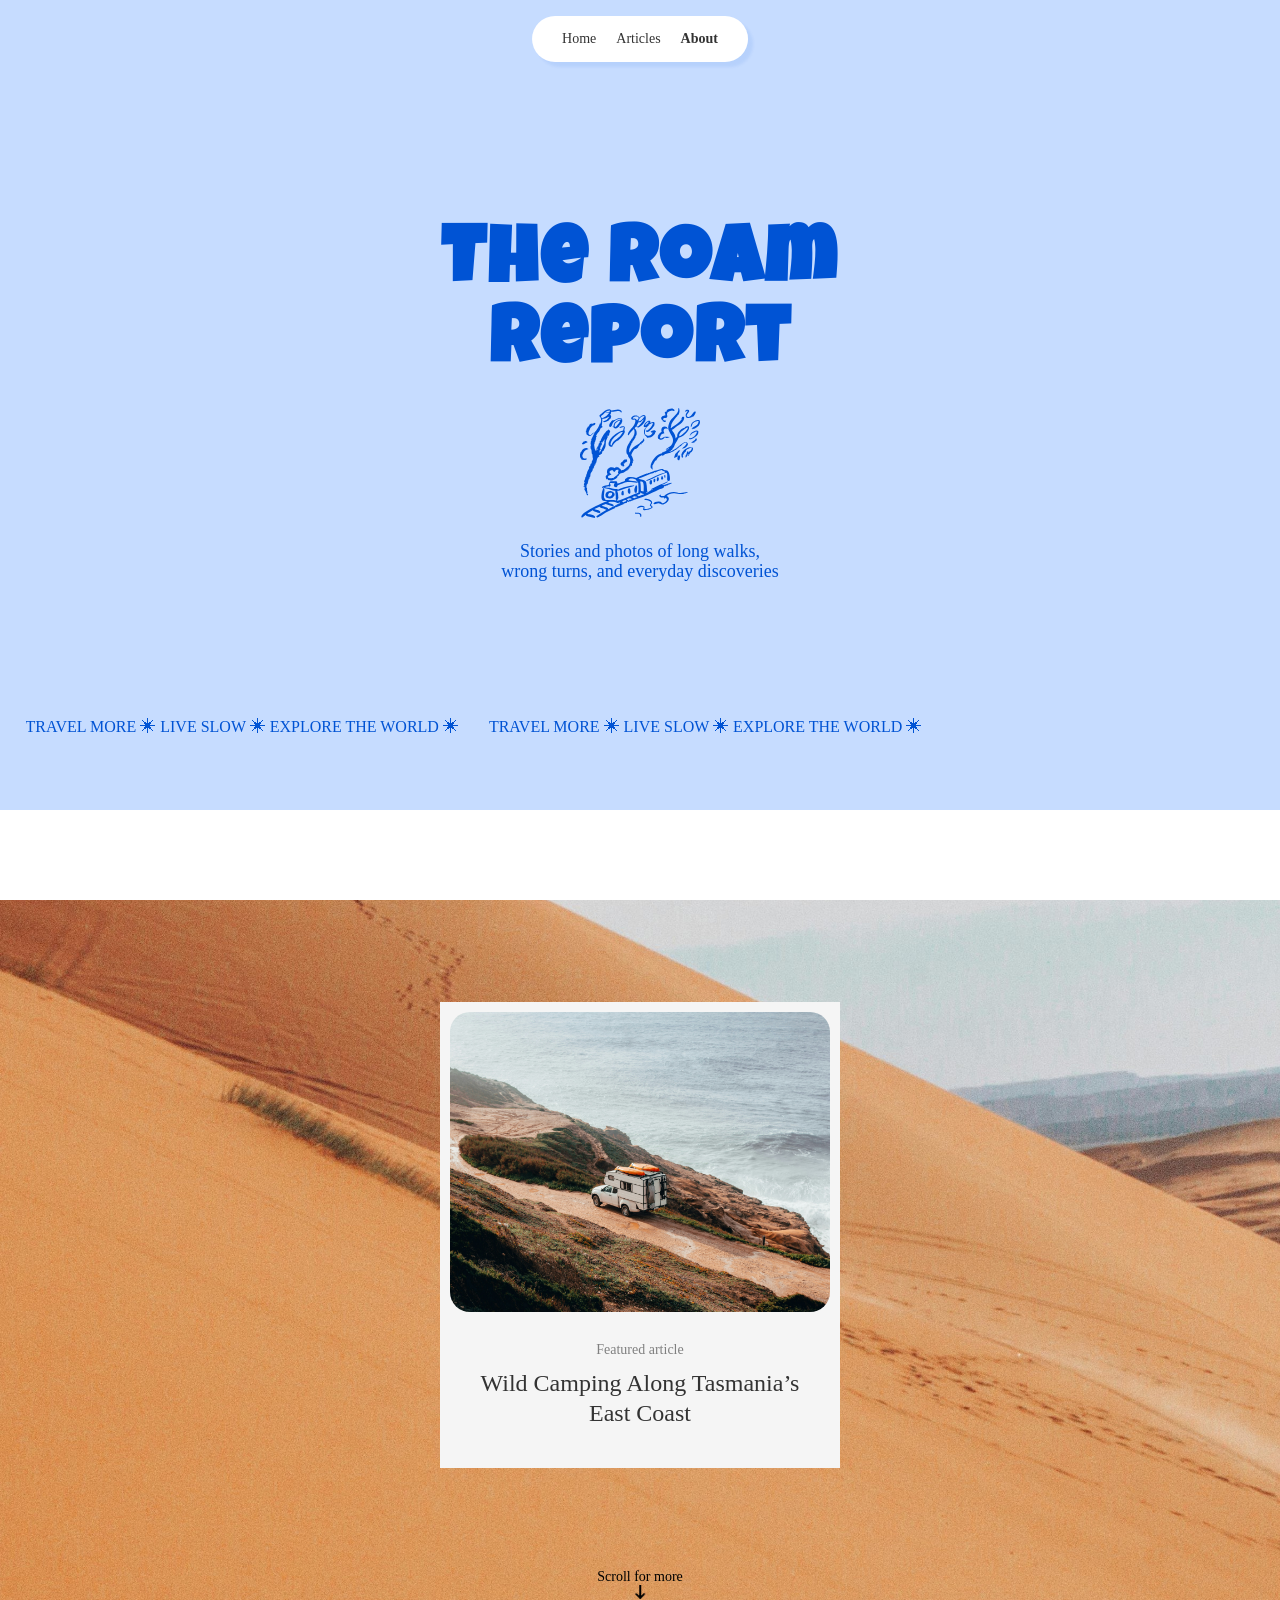
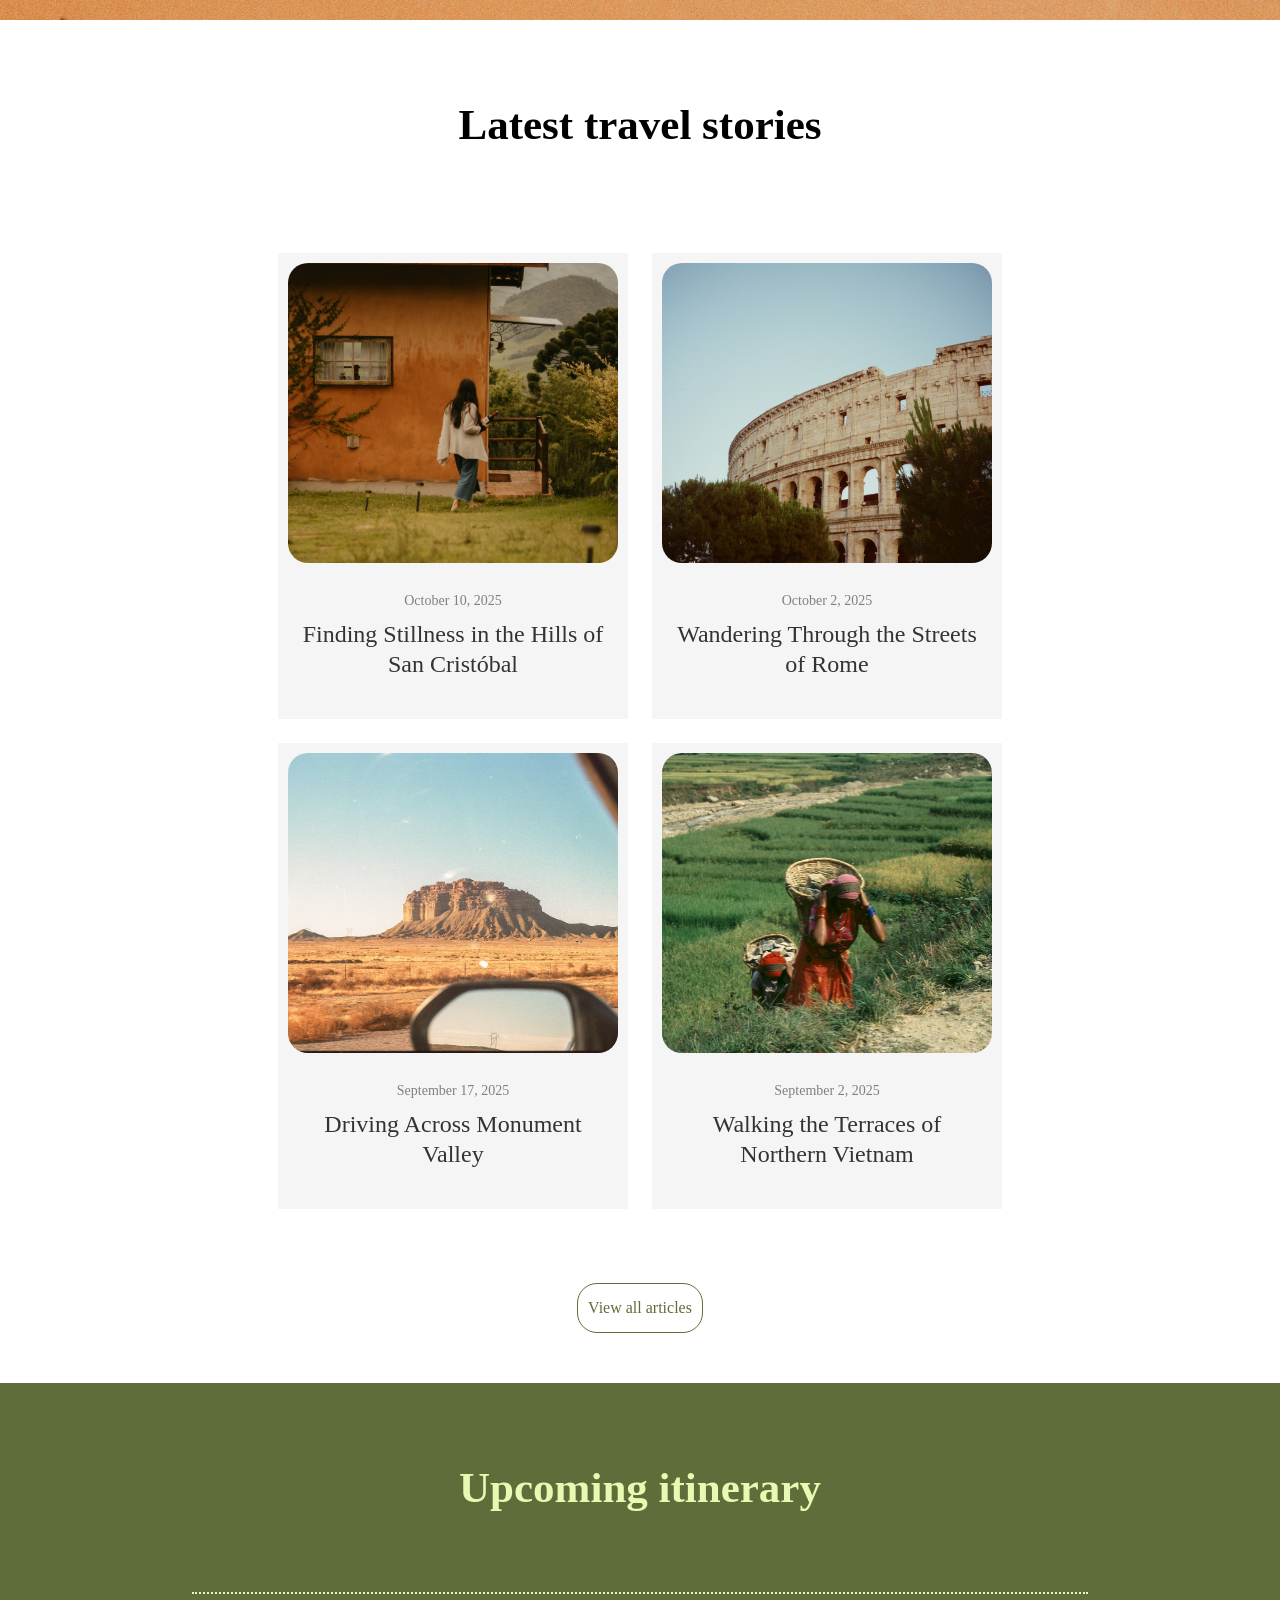
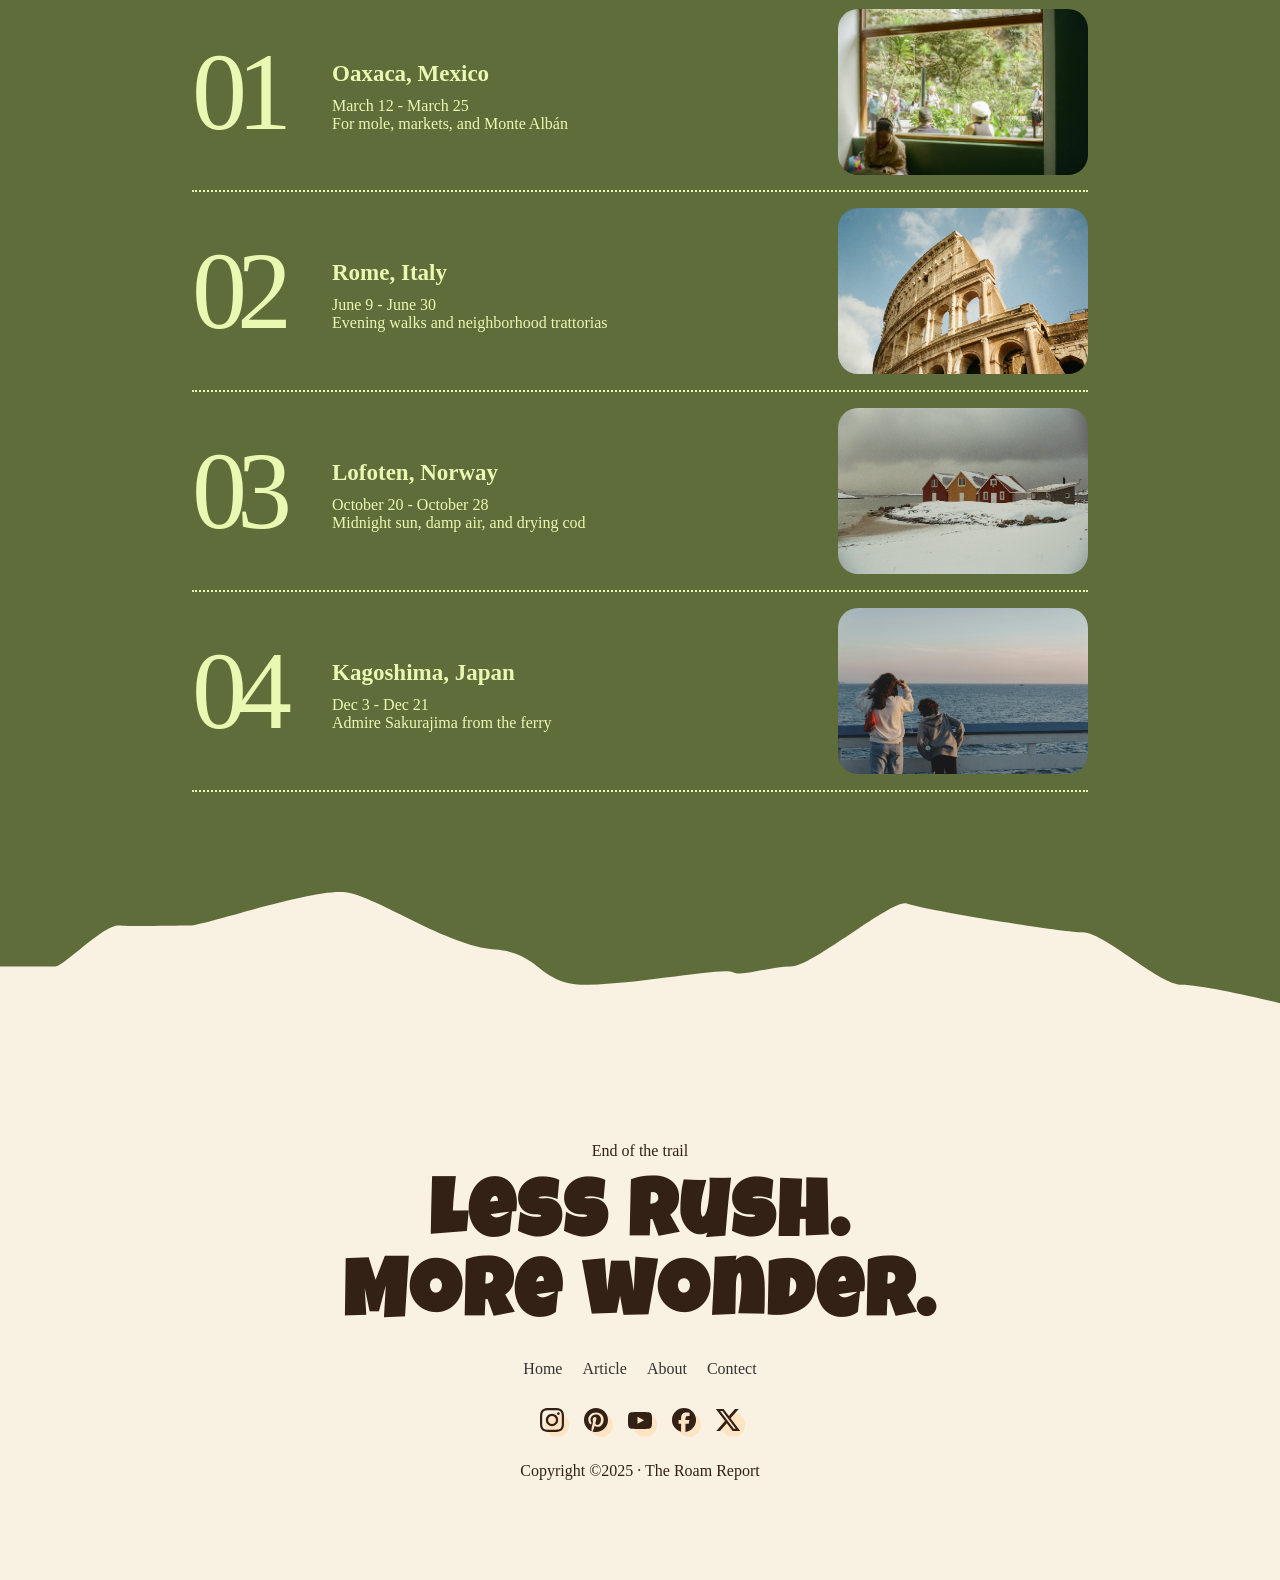
==== index.html @ 74903dcd "add" ====
<!doctype html>
<html lang="ko">
  <head>
    <meta charset="UTF-8" />
    <meta name="viewport" content="width=device-width, initial-scale=1.0" />
    <title>Document</title>
    <link rel="stylesheet" href="css/main.css" />
    <link rel="stylesheet" href="css/responsive.css" />
    <link rel="icon" href="img/Frame 1.png" />
    <script src="js/main.js" defer></script>
  </head>

  <body>
    <div class="wrap">
        <nav class="header_nav">
          <a href="#home" class="hNav">Home</a>
          <a href="#articles" class="hNav">Articles</a>
          <a href="#about" class="hNav">About</a>
        </nav>
      <header>
        
        <div class="header_info">
          <h1>The Roam <br> Report</h1>
          <div class="logo">
            <img
              src="img/BG/4cbba677dc56b5c2dd2c0b78fc1e55bbb1b9941a.svg"
              alt="logo"
            />
          </div>
          <p>
            Stories and photos of long walks,<br />
            wrong turns, and everyday discoveries
          </p>

          <div class="marquee">
            <div class="marquee-track">
              <span>TRAVEL MORE ✳ LIVE SLOW ✳ EXPLORE THE WORLD ✳</span>
              <span aria-hidden="true"
                >TRAVEL MORE ✳ LIVE SLOW ✳ EXPLORE THE WORLD ✳</span
              >
            </div>
          </div>
          <!-- marquee -->
        </div>
        <!-- header_info -->
      </header>

      <main>
        <section class="s1">
          <div class="s_con">
            <a href="#Articles">
              <div class="s_img">
                <img
                  src="img/BG/02296b5b8a49a0b0cd76e320f03ed2e486874615.jfif"
                  alt=""
                />
              </div>
              <div class="s_info">
                <p>Featured article</p>
                <p>Wild Camping Along Tasmania’s East Coast</p>
              </div>
            </a>
          </div>
          <!-- s1_con -->
          <div class="s_down">
            <p>Scroll for more</p>
            <div class="s_point">
              <img src="img/icon/move-down.png" alt="" />
            </div>
          </div>
        </section>
        <section class="s2" id="home">
          <h2>Latest travel stories</h2>

          <div class="story-list" id="story-list"></div>

          <template id="story-template">
            <div class="s_con">
              <a href="#Articles">
                <div class="s_img">
                  <img src="" alt="" />
                </div>
                <div class="s_info">
                  <p class="story-date"></p>
                  <p class="story-title"></p>
                </div>
              </a>
            </div>
          </template>
          <p><a href="#Articles">View all articles</a></p>
        </section>

        <section class="s3">
            <h2>Upcoming itinerary</h2>
            <ul>
                <li>
                    <div class="sp">
                      <h3>01</h3>
                      <dl>
                          <dt>Oaxaca, Mexico</dt>
                          <dd>March 12 - March 25 <br>
                              For mole, markets, and Monte Albán</dd>
                      </dl>
                    </div>
                    <div class="s3_img">
                        <img src="img/BG/f669452d8f3eab822162e91fd5ba08c463d1576e.png" alt="">
                    </div>
                </li>
                <li>
                    <div class="sp">
                      <h3>02</h3>
                      <dl>
                          <dt>Rome, Italy</dt>
                          <dd>June 9 - June 30 <br>
                              Evening walks and neighborhood trattorias</dd>
                      </dl>
                    </div>
                    <div class="s3_img">
                        <img src="img/BG/0e0ef136b56b9acc9ccc970f1b9f5ff9c3333e88.jfif" alt="">
                    </div>
                </li>
                <li>
                    <div class="sp">
                      <h3>03</h3>
                      <dl>
                          <dt>Lofoten, Norway</dt>
                          <dd>October 20 - October 28 <br>
                              Midnight sun, damp air, and drying cod</dd>
                      </dl>
                    </div>
                    <div class="s3_img">
                        <img src="img/BG/036634123c22007b1ebe20439c7620115ce0efea.jfif" alt="">
                    </div>
                </li>
                <li>
                    <div class="sp">
                      <h3>04</h3>
                      <dl>
                          <dt>Kagoshima, Japan</dt>
                          <dd>Dec 3 - Dec 21 <br>
                              Admire Sakurajima from the ferry</dd>
                      </dl>
                    </div>
                    <div class="s3_img">
                        <img src="img/BG/8dbc390779d2ec971f615198172a488a07464c10.jfif" alt="">
                    </div>
                </li>
            </ul>
            <div class="s3_bg">
                <img src="img/BG/2fb2c63e238b649365ad7b5dbdac474f2efbe91c.svg" alt="">
            </div>
        </section>

      </main>

      <footer id="about">
        <p>End of the trail</p>
        <h1>Less rush. <br> More wonder.</h1>
        <div class="footer_info">
            <a href="#home">Home</a>
            <a href="#article">Article</Article></a>
            <a href="#about">About</a>
            <a href="#contect">Contect</a>
        </div>
        <div class="footer_sns">
            <a href="https://www.instagram.com" target="_blank">
                <img src="img/icon/instagram.svg" alt="instagram">
            </a>
            <a href="https://kr.pinterest.com/" target="_blank">
                <img src="img/icon/pinterest.svg" alt="pinterest">
            </a>
            <a href="youtube.com" target="_blank">
                <img src="img/icon/youtube.svg" alt="youtube">
            </a>
            <a href="https://www.facebook.com" target="_blank">
                <img src="img/icon/facebook.svg" alt="facebook">
            </a>
            <a href="https://x.com" target="_blank">
                <img src="img/icon/x.svg" alt="x">
            </a>
        </div>
        <p>Copyright ©2025  ·  The Roam Report</p>
      </footer>
    </div>
    <!-- wrap -->
  </body>
</html>
---- css/main.css ----
@import url("reset.css");
@import url("responsive.css");

@import url("https://fonts.googleapis.com/css2?family=Edu+QLD+Hand:wght@400..700&family=Luckiest+Guy&display=swap");

.wrap {
  display: block;
  text-align: center;
}

.header_nav {
  width: fit-content;
  background-color: white;
  border-radius: 50px;
  display: flex;
  justify-content: center;
  gap: 20px;
  padding: 15px 30px;
  margin: 0 auto;
  margin-bottom: 140px;
  box-shadow: 5px 5px 3px rgba(0, 83, 212, 0.08);
  position: fixed;
  top: 16px;
  left: 240px; 
  transform: translateX(-50%);
  z-index: 20;
}
.header_nav a {
  font-size: 0.875rem;
  transition: all 0.2s;
}
.header_nav a.active{
  font-weight: bold;
  
}

header {
  width: 480px;
  height: 100vh;
  background-color: rgb(198, 220, 255);
  padding: 2%;
  position: fixed;
  top: 0;
  left: 0;
  z-index: 1;
}
.header_info {
  display: flex;
  flex-direction: column;

  align-items: center;
  gap: 2.5%;
  color: rgb(0, 83, 212);
  height: 100vh;
}
header h1{
    padding-top: 150px;
}
h1 {
  font-size: 5rem;
  font-family: "Luckiest Guy", cursive;
  line-height: 80px;
  letter-spacing: 3px;
}
.logo img {
  width: 120px;
  height: 110px;
}
.header_info p {
  font-weight: 500;
  font-size: 1.125rem;
  line-height: 20px;
  margin-bottom: 100px;
}

.marquee {
  width: 100%;
  overflow: hidden;
  white-space: nowrap;
  padding: 15px 0;
}
.marquee-track {
  display: flex;
  width: max-content;
  animation: scroll 13s linear infinite;
}
.marquee-track span {
  flex-shrink: 0;
  padding-right: 30px;
}

@keyframes scroll {
  from {
    transform: translateX(0);
  }
  to {
    transform: translateX(-50%);
  }
}

main {
  flex: 1;
  margin-left: 480px;
  width: calc(100% - 480px);
  min-height: 100vh;
}

.s1 {
  width: 100%;
  height: 80vh;
  margin: auto;
  display: flex;
  justify-content: center;
  align-items: center;
  position: relative;
  background: url(/img/BG/e287eb507ac75d413cc66b6fb40ab2026d637ffe.jfif)
    center / cover no-repeat;
  position: sticky;
  top: 0;
  z-index: 2;
  padding-bottom: 50px;
}
.s_con {
  width: 400px;
  background-color: whitesmoke;
  padding: 10px;
  margin: auto;
  transition:
    box-shadow 0.3s,
    transform 0.3s;
}
.s_con:hover {
  box-shadow: 10px 10px 3px rgba(0, 83, 212, 0.08);
  transform: scale(1.02);
  transition: all 0.3s;
}
.s_con .s_img {
  height: 300px;
  overflow: hidden;
  display: flex;
  justify-content: center;
  align-items: center;
  border-radius: 20px;
  margin-bottom: 30px;
}
.s_info {
  margin: 0 10px;
  margin-bottom: 30px;
}
.s_info * {
  margin: 10px 0;
}
.s_info :first-child {
  color: gray;
  font-size: 0.875rem;
}
.s_info :last-child {
  font-size: 1.5rem;
  font-weight: 500;
  line-height: 30px;
}
.s1 > .s_down {
  position: absolute;
  bottom: 20px;
  left: 50%;
  transform: translateX(-50%);
  display: flex;
  flex-direction: column;
  align-items: center;
}
.s_down p {
  font-size: 0.875rem;
  font-weight: 500;
}
.s_point {
  height: 15px;
  overflow: hidden;
  display: flex;
  align-items: flex-end;
}
.s_point img {
  width: 24px;
  height: 24px;
}

.s2 {
  position: relative;
  z-index: 3;
  background-color: white;
}
section h2 {
  font-size: 2.6875rem;
  padding: 80px 0;
}
.s2 > p > a {
  display: inline-block;
  margin: 50px 0;
  border: 1px solid rgb(95, 109, 59);
  border-radius: 20px;
  padding: 15px 10px;
  font-size: 1rem;
  font-weight: 500;
  transition: all 0.2s;
  color: rgb(95, 109, 59);
}
.s2 > p > a:hover {
  background-color: rgb(95, 109, 59);
  color: white;
}
.story-list {
  width: fit-content;
  display: grid;
  grid-template-columns: repeat(2, 350px);
  gap: 24px;
  padding: 24px;
  margin: auto;
}

.story-list .s_con {
  width: 350px;
  margin: 0;
  box-sizing: border-box;
}

.story-list .s_img img {
  width: 100%;
  height: 100%;
  object-fit: cover;
}

@media (max-width: 600px) {
  .story-list {
    grid-template-columns: 1fr;
  }
}

.s3 {
  position: relative;
  display: flow-root;
  background-color: rgb(95, 109, 59);
  color: rgb(233, 249, 178);
  z-index: 3;
  width: 100%;
  margin: auto;
}
.s3 > * {
  width: 70%;
  margin: auto;
}
.s3 ul {
  padding-bottom: 100px;
}
.s3 ul li {
  display: flex;
  align-items: center;
  border-bottom: 2px dotted rgb(233, 249, 178);
  height: 200px;
  padding: 10px 0;
}
.s3 ul li:first-child {
  border-top: 2px dotted rgb(233, 249, 178);
}
.s3 ul li .sp{
  display: flex;
  gap: 50px;
  align-items: center;
}
.s3 h3 {
  font-size: 6.875rem;
  letter-spacing: -10px;
  font-weight: 100;
}
.s3 dl {
  text-align: left;
}
.s3 dt {
  font-weight: bold;
  margin: 10px 0;
  font-size: 1.4375rem;
}
.s3_img {
  width: 250px;
  flex-shrink: 0;
  margin-left: auto;
  border-radius: 20px;
  overflow: hidden;
}
.s3_bg {
  width: 100%;
}
.s3_bg img {
  width: 100%;
}

footer {
  width: calc(100% - 480px);
  min-height: 100px;
  margin-left: 480px;
  padding: 100px 0;
  color: rgb(51, 33, 21);
  background-color: rgb(249, 241, 226);
  z-index: 3;
  position: relative;
  font-weight: 500;
}
footer h1{
padding: 20px 0;
}
.footer_info{
    display: flex;
    justify-content: center;
    gap: 20px;
}
.footer_info a{
      transition: transform 0.2s;

}
.footer_info a:hover{
  transform: scale(1.1);
  font-weight: bold;
}



.footer_sns{
  display: flex;
  gap: 20px;
  justify-content: center;
  margin: 30px 0;
}
.footer_sns a,
.footer_sns a img{
    display: block;
    width: 24px;
    height: 24px;
}
.footer_sns a img{
  transition: transform 0.3s;
}
.footer_sns a{
  position: relative;
  z-index: 1;
  transition: all 1s;
  
}
.footer_sns a img{
  transition: all 0.3s;
}
.footer_sns a img:hover{
  transform: translateY(-6px) rotate(8deg) scale(1.15);
}
.footer_sns a::before {
  content: "";
  position: absolute;
  inset: 0;
  border-radius: 50%;
  background-color: bisque;
  z-index: -1;
  transform: translate(5px, 5px);
}
---- css/responsive.css ----
@media (max-width: 1400px) {
  header {
    position: fixed;
    top: 0;
    left: 0;
    width: 100%;
    height: 90vh;
    z-index: 1;
  }
.header_nav {
  position: fixed;
  top: 16px;
  left: 50%;
  transform: translateX(-50%);
  z-index: 20;
}
  .header_info h1{
    margin: 0 50px;
    padding: 0;
    padding-top: 200px;
  }

  main {
    margin-left: 0;
    margin-top: 100vh;
    width: 100%;
  }

  footer {
    margin-left: 0;
    width: 100%;
  }
}
@media (max-width: 900px){
  html{
    font-size: 12px;
  }
  .header_nav a{
    font-size: 14px;

  }
  section{
    width: 100%;
  }
  .s3 h2{
    padding: 60px 0;
  }
  .s3 h3{
    font-size: 60px;
    letter-spacing: -5px;
  }
  .s3 ul li{
    height: auto;
    display: flex;
    flex-direction: column;
  }
  .s3 ul li .sp{
    width: 100%;
    margin-bottom: 10px;
  }
  .s3_img {
  width: 100%;
  height: 160px;
  margin-bottom: 30px;
}

.s3_img img {
  width: 100%;
  height: 100%;
  object-fit: cover;
}
h1 {
  line-height: 50px;
}





}
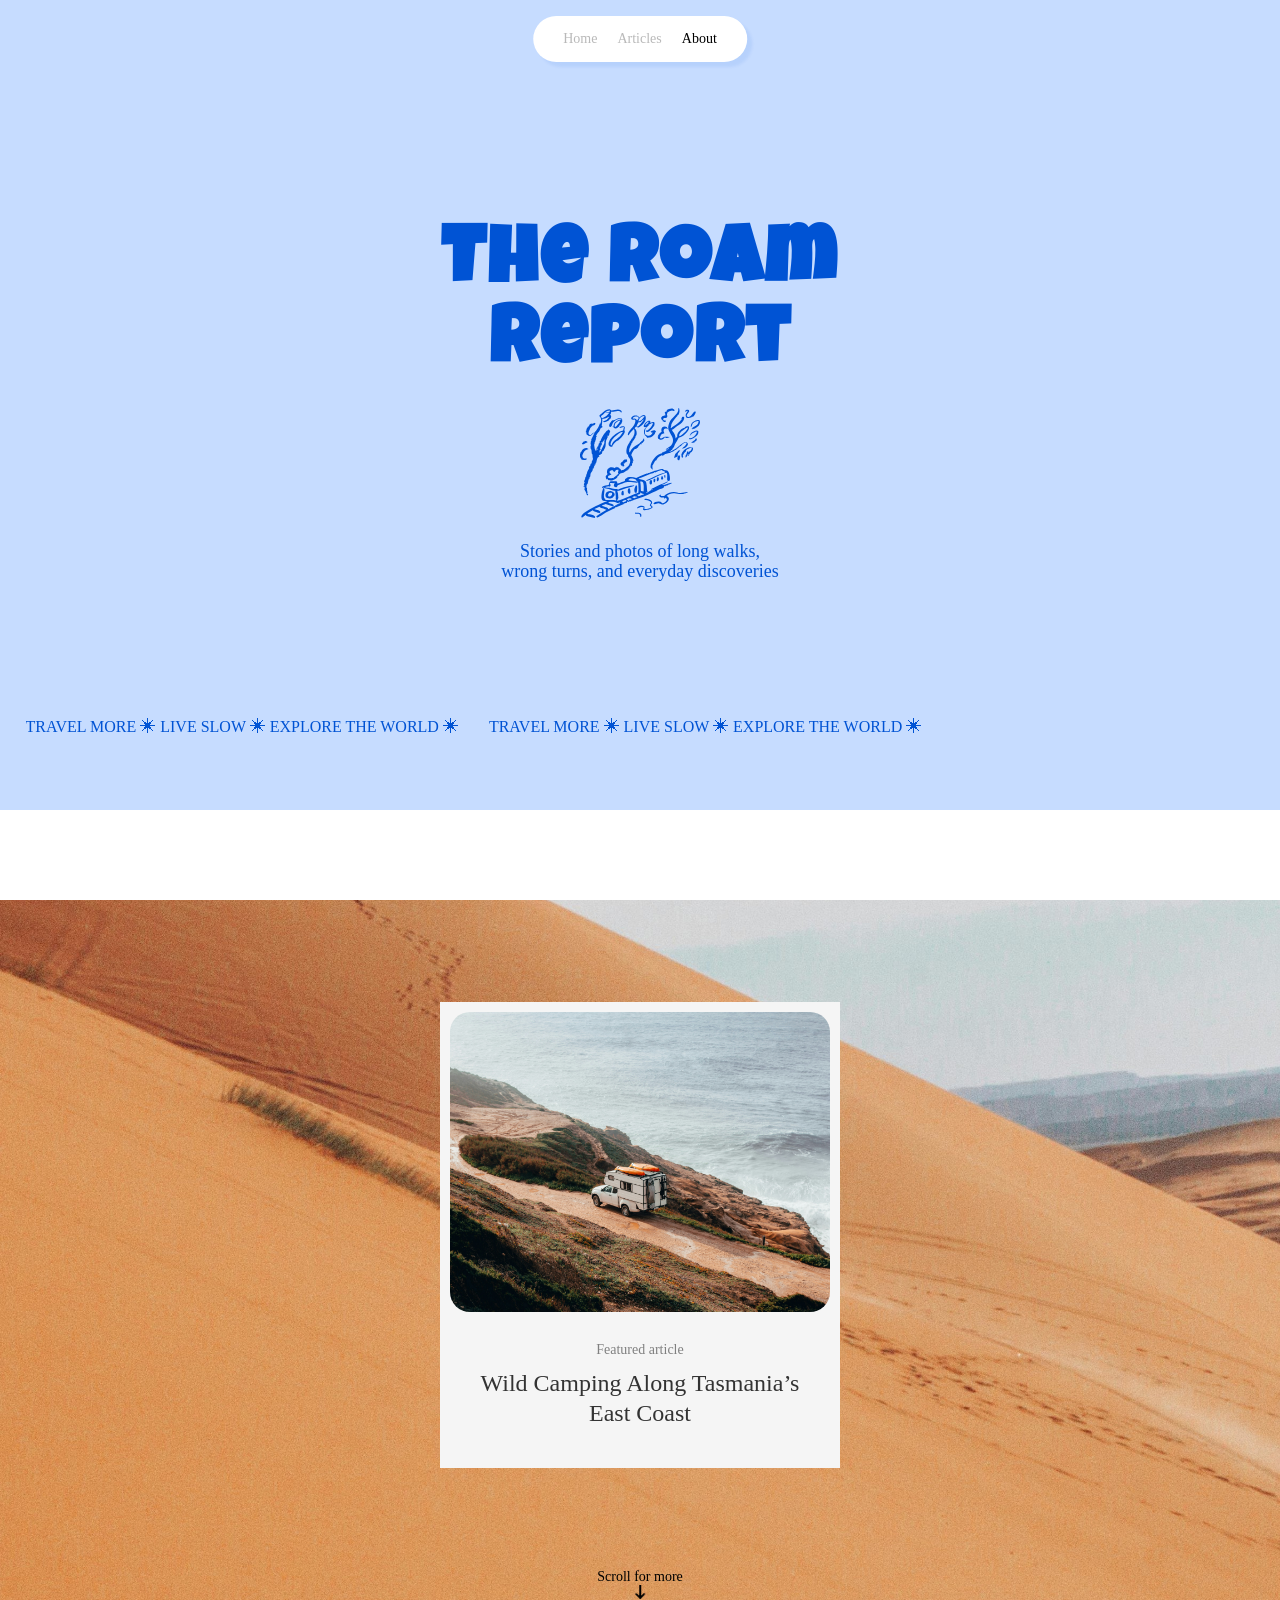
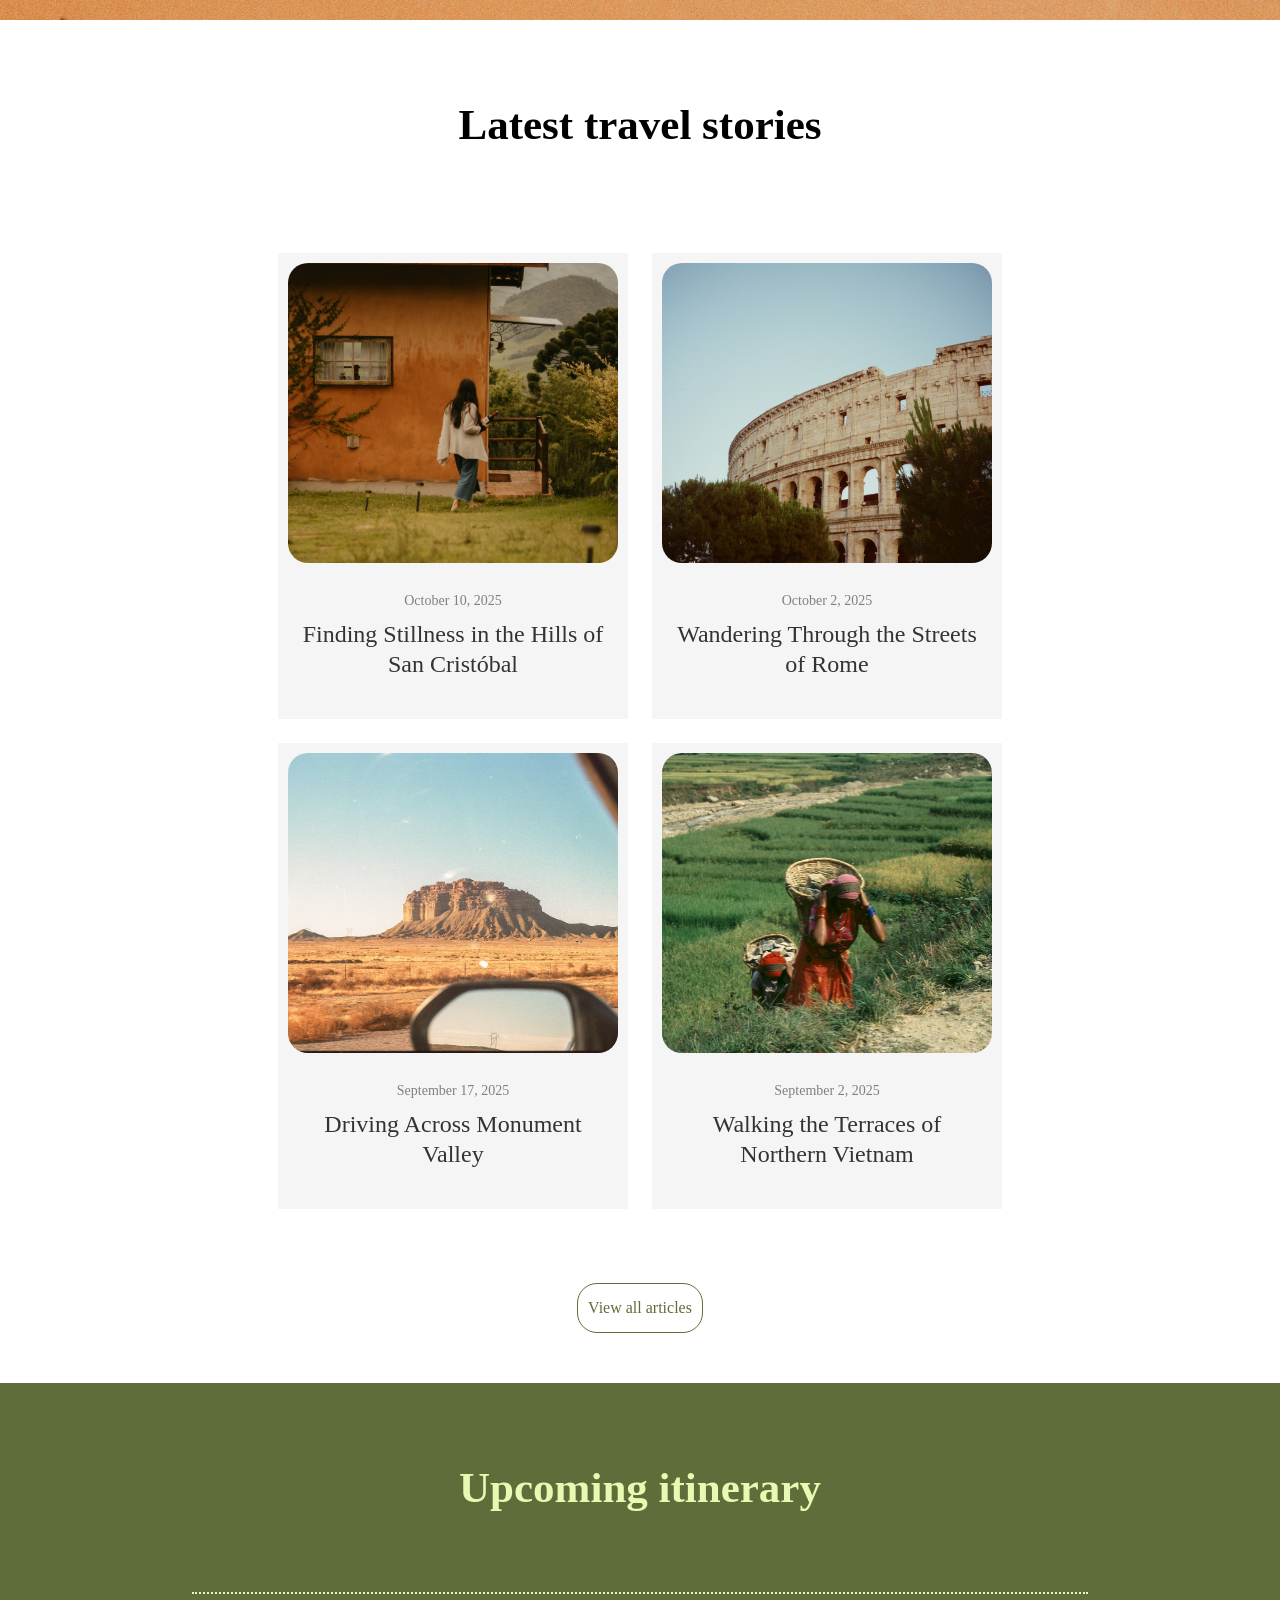
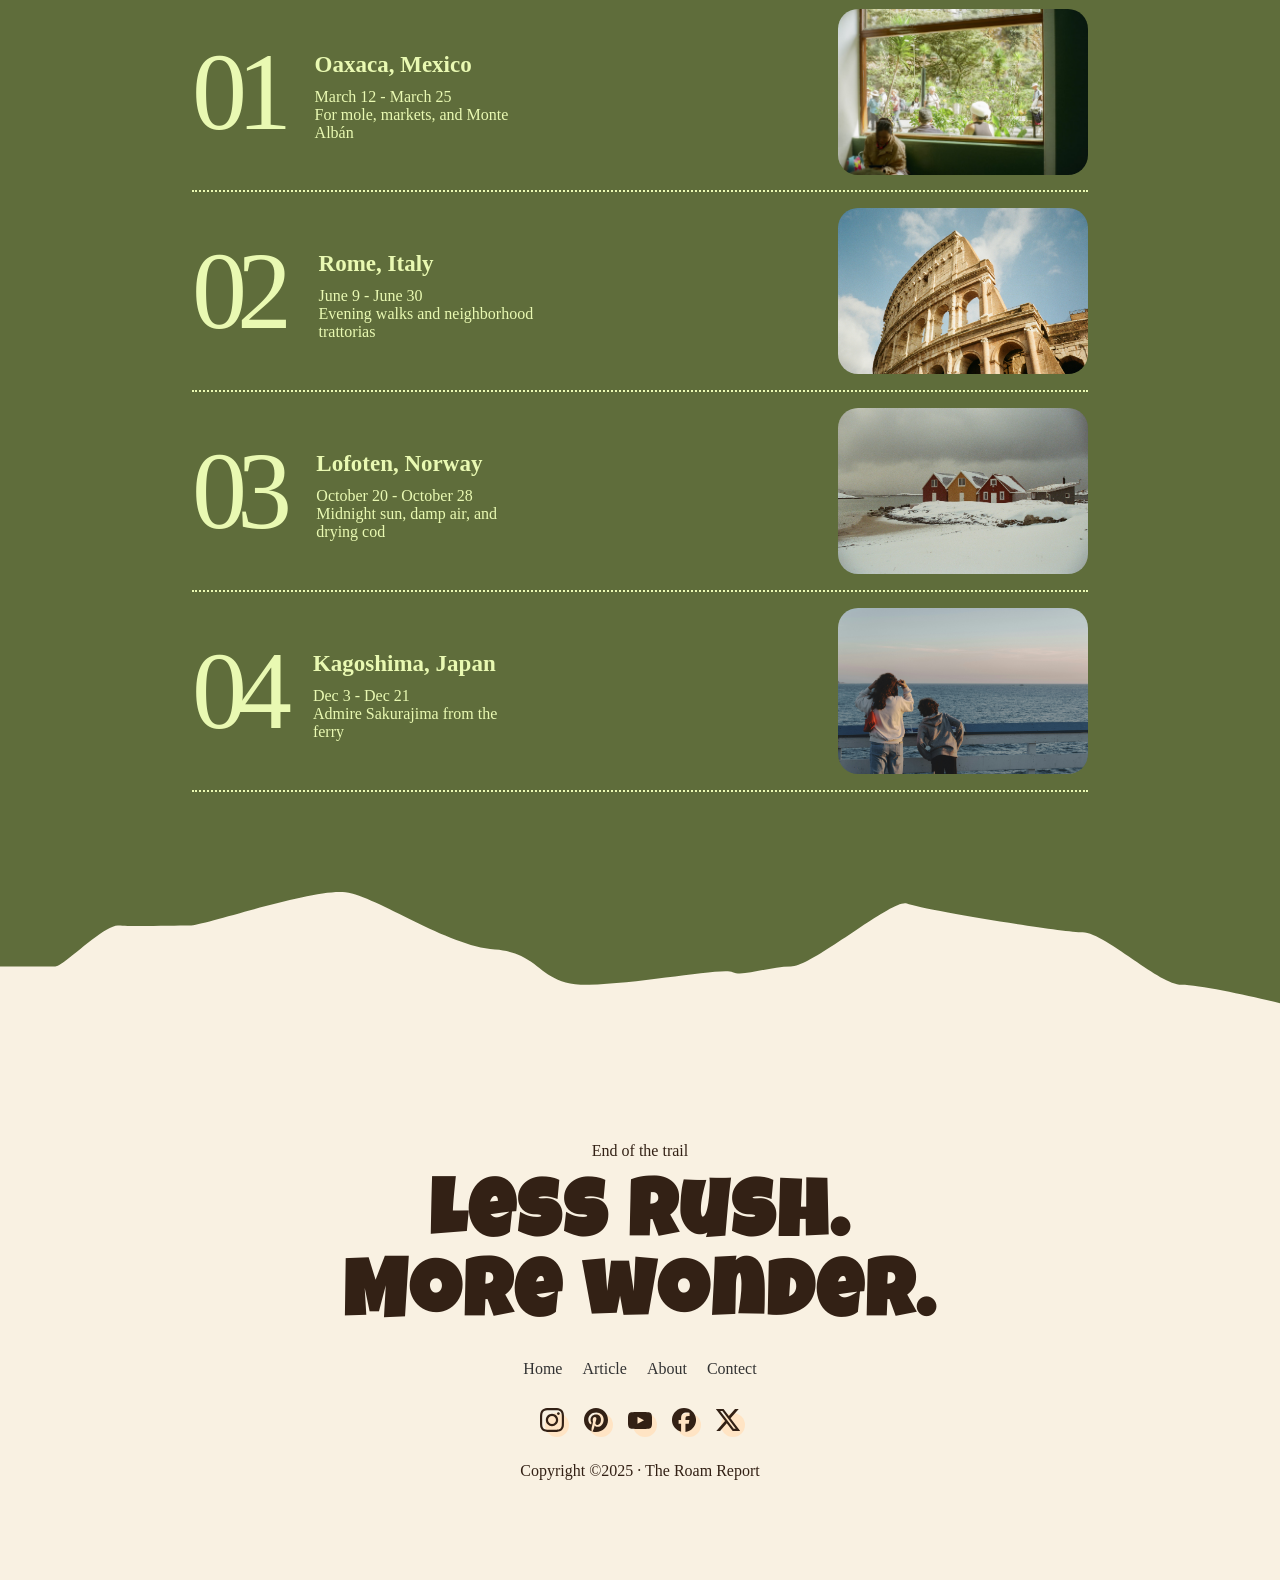
==== commit 7226e512: "add" ====
--- a/index.html
+++ b/index.html
@@ -12,15 +12,17 @@
 
   <body>
     <div class="wrap">
-        <nav class="header_nav">
-          <a href="#home" class="hNav">Home</a>
-          <a href="#articles" class="hNav">Articles</a>
-          <a href="#about" class="hNav">About</a>
-        </nav>
+      <nav class="header_nav">
+        <a href="#" class="hNav active">Home</a>
+        <a href="#articles" class="hNav">Articles</a>
+        <a href="#about" class="hNav">About</a>
+      </nav>
       <header>
-        
         <div class="header_info">
-          <h1>The Roam <br> Report</h1>
+          <h1>
+            The Roam <br />
+            Report
+          </h1>
           <div class="logo">
             <img
               src="img/BG/4cbba677dc56b5c2dd2c0b78fc1e55bbb1b9941a.svg"
@@ -44,11 +46,11 @@
         </div>
         <!-- header_info -->
       </header>
-
+      <!-- <div id="home"></div> -->
       <main>
         <section class="s1">
           <div class="s_con">
-            <a href="#Articles">
+            <a href="#">
               <div class="s_img">
                 <img
                   src="img/BG/02296b5b8a49a0b0cd76e320f03ed2e486874615.jfif"
@@ -69,14 +71,14 @@
             </div>
           </div>
         </section>
-        <section class="s2" id="home">
+        <section class="s2" id="articles">
           <h2>Latest travel stories</h2>
 
           <div class="story-list" id="story-list"></div>
 
           <template id="story-template">
             <div class="s_con">
-              <a href="#Articles">
+              <a href="#">
                 <div class="s_img">
                   <img src="" alt="" />
                 </div>
@@ -87,99 +89,124 @@
               </a>
             </div>
           </template>
-          <p><a href="#Articles">View all articles</a></p>
+          <p><a href="#articles">View all articles</a></p>
         </section>
 
         <section class="s3">
-            <h2>Upcoming itinerary</h2>
-            <ul>
-                <li>
-                    <div class="sp">
-                      <h3>01</h3>
-                      <dl>
-                          <dt>Oaxaca, Mexico</dt>
-                          <dd>March 12 - March 25 <br>
-                              For mole, markets, and Monte Albán</dd>
-                      </dl>
-                    </div>
-                    <div class="s3_img">
-                        <img src="img/BG/f669452d8f3eab822162e91fd5ba08c463d1576e.png" alt="">
-                    </div>
-                </li>
-                <li>
-                    <div class="sp">
-                      <h3>02</h3>
-                      <dl>
-                          <dt>Rome, Italy</dt>
-                          <dd>June 9 - June 30 <br>
-                              Evening walks and neighborhood trattorias</dd>
-                      </dl>
-                    </div>
-                    <div class="s3_img">
-                        <img src="img/BG/0e0ef136b56b9acc9ccc970f1b9f5ff9c3333e88.jfif" alt="">
-                    </div>
-                </li>
-                <li>
-                    <div class="sp">
-                      <h3>03</h3>
-                      <dl>
-                          <dt>Lofoten, Norway</dt>
-                          <dd>October 20 - October 28 <br>
-                              Midnight sun, damp air, and drying cod</dd>
-                      </dl>
-                    </div>
-                    <div class="s3_img">
-                        <img src="img/BG/036634123c22007b1ebe20439c7620115ce0efea.jfif" alt="">
-                    </div>
-                </li>
-                <li>
-                    <div class="sp">
-                      <h3>04</h3>
-                      <dl>
-                          <dt>Kagoshima, Japan</dt>
-                          <dd>Dec 3 - Dec 21 <br>
-                              Admire Sakurajima from the ferry</dd>
-                      </dl>
-                    </div>
-                    <div class="s3_img">
-                        <img src="img/BG/8dbc390779d2ec971f615198172a488a07464c10.jfif" alt="">
-                    </div>
-                </li>
-            </ul>
-            <div class="s3_bg">
-                <img src="img/BG/2fb2c63e238b649365ad7b5dbdac474f2efbe91c.svg" alt="">
-            </div>
+          <h2>Upcoming itinerary</h2>
+          <ul>
+            <li>
+              <div class="sp">
+                <h3>01</h3>
+                <dl>
+                  <dt>Oaxaca, Mexico</dt>
+                  <dd>
+                    March 12 - March 25 <br />
+                    For mole, markets, and Monte Albán
+                  </dd>
+                </dl>
+              </div>
+              <div class="s3_img">
+                <img
+                  src="img/BG/f669452d8f3eab822162e91fd5ba08c463d1576e.png"
+                  alt=""
+                />
+              </div>
+            </li>
+            <li>
+              <div class="sp">
+                <h3>02</h3>
+                <dl>
+                  <dt>Rome, Italy</dt>
+                  <dd>
+                    June 9 - June 30 <br />
+                    Evening walks and neighborhood trattorias
+                  </dd>
+                </dl>
+              </div>
+              <div class="s3_img">
+                <img
+                  src="img/BG/0e0ef136b56b9acc9ccc970f1b9f5ff9c3333e88.jfif"
+                  alt=""
+                />
+              </div>
+            </li>
+            <li>
+              <div class="sp">
+                <h3>03</h3>
+                <dl>
+                  <dt>Lofoten, Norway</dt>
+                  <dd>
+                    October 20 - October 28 <br />
+                    Midnight sun, damp air, and drying cod
+                  </dd>
+                </dl>
+              </div>
+              <div class="s3_img">
+                <img
+                  src="img/BG/036634123c22007b1ebe20439c7620115ce0efea.jfif"
+                  alt=""
+                />
+              </div>
+            </li>
+            <li>
+              <div class="sp">
+                <h3>04</h3>
+                <dl>
+                  <dt>Kagoshima, Japan</dt>
+                  <dd>
+                    Dec 3 - Dec 21 <br />
+                    Admire Sakurajima from the ferry
+                  </dd>
+                </dl>
+              </div>
+              <div class="s3_img">
+                <img
+                  src="img/BG/8dbc390779d2ec971f615198172a488a07464c10.jfif"
+                  alt=""
+                />
+              </div>
+            </li>
+          </ul>
+          <div class="s3_bg">
+            <img
+              src="img/BG/2fb2c63e238b649365ad7b5dbdac474f2efbe91c.svg"
+              alt=""
+            />
+          </div>
         </section>
-
       </main>
 
       <footer id="about">
         <p>End of the trail</p>
-        <h1>Less rush. <br> More wonder.</h1>
+        <h1>
+          Less rush. <br />
+          More wonder.
+        </h1>
         <div class="footer_info">
-            <a href="#home">Home</a>
-            <a href="#article">Article</Article></a>
-            <a href="#about">About</a>
-            <a href="#contect">Contect</a>
+          <a href="#home">Home</a>
+          <a href="#article">Article</a>
+          <a href="#about">About</a>
+          <a href="#contect">Contect</a>
         </div>
         <div class="footer_sns">
-            <a href="https://www.instagram.com" target="_blank">
-                <img src="img/icon/instagram.svg" alt="instagram">
-            </a>
-            <a href="https://kr.pinterest.com/" target="_blank">
-                <img src="img/icon/pinterest.svg" alt="pinterest">
-            </a>
-            <a href="youtube.com" target="_blank">
-                <img src="img/icon/youtube.svg" alt="youtube">
-            </a>
-            <a href="https://www.facebook.com" target="_blank">
-                <img src="img/icon/facebook.svg" alt="facebook">
-            </a>
-            <a href="https://x.com" target="_blank">
-                <img src="img/icon/x.svg" alt="x">
-            </a>
+          <a href="https://www.instagram.com" target="_blank">
+            <img src="img/icon/instagram.svg" alt="instagram" />
+          </a>
+          <a href="https://kr.pinterest.com/" target="_blank">
+            <img src="img/icon/pinterest.svg" alt="pinterest" />
+          </a>
+          <a href="youtube.com" target="_blank">
+            <img src="img/icon/youtube.svg" alt="youtube" />
+          </a>
+          <a href="https://www.facebook.com" target="_blank">
+            <img src="img/icon/facebook.svg" alt="facebook" />
+          </a>
+          <a href="https://x.com" target="_blank">
+            <img src="img/icon/x.svg" alt="x" />
+          </a>
         </div>
-        <p>Copyright ©2025  ·  The Roam Report</p>
+        <p>Copyright ©2025 · The Roam Report</p>
       </footer>
     </div>
     <!-- wrap -->
--- a/css/main.css
+++ b/css/main.css
@@ -28,10 +28,12 @@
 .header_nav a {
   font-size: 0.875rem;
   transition: all 0.2s;
+  color: #b9b9b9;
 }
 .header_nav a.active{
-  font-weight: bold;
-  
+  /* font-weight: bold; */
+  color: #000;
+  transform: scale(1.0.5);
 }
 
 header {
@@ -262,7 +264,7 @@
 }
 .s3 ul li .sp{
   display: flex;
-  gap: 50px;
+  gap: 10%;
   align-items: center;
 }
 .s3 h3 {
--- a/css/responsive.css
+++ b/css/responsive.css
@@ -73,8 +73,24 @@
   line-height: 50px;
 }
 
+.story-list {
+  width: 100%;
+  grid-template-columns: repeat(2, minmax(0, 1fr));
+}
+
+.story-list .s_con {
+  width: 100%;
+  min-width: 0;
+}
 
 
 
 
+
+}
+@media (max-width: 600px) {
+  .story-list {
+    grid-template-columns: minmax(0, 1fr);
+    padding: 24px 16px;
+  }
 }
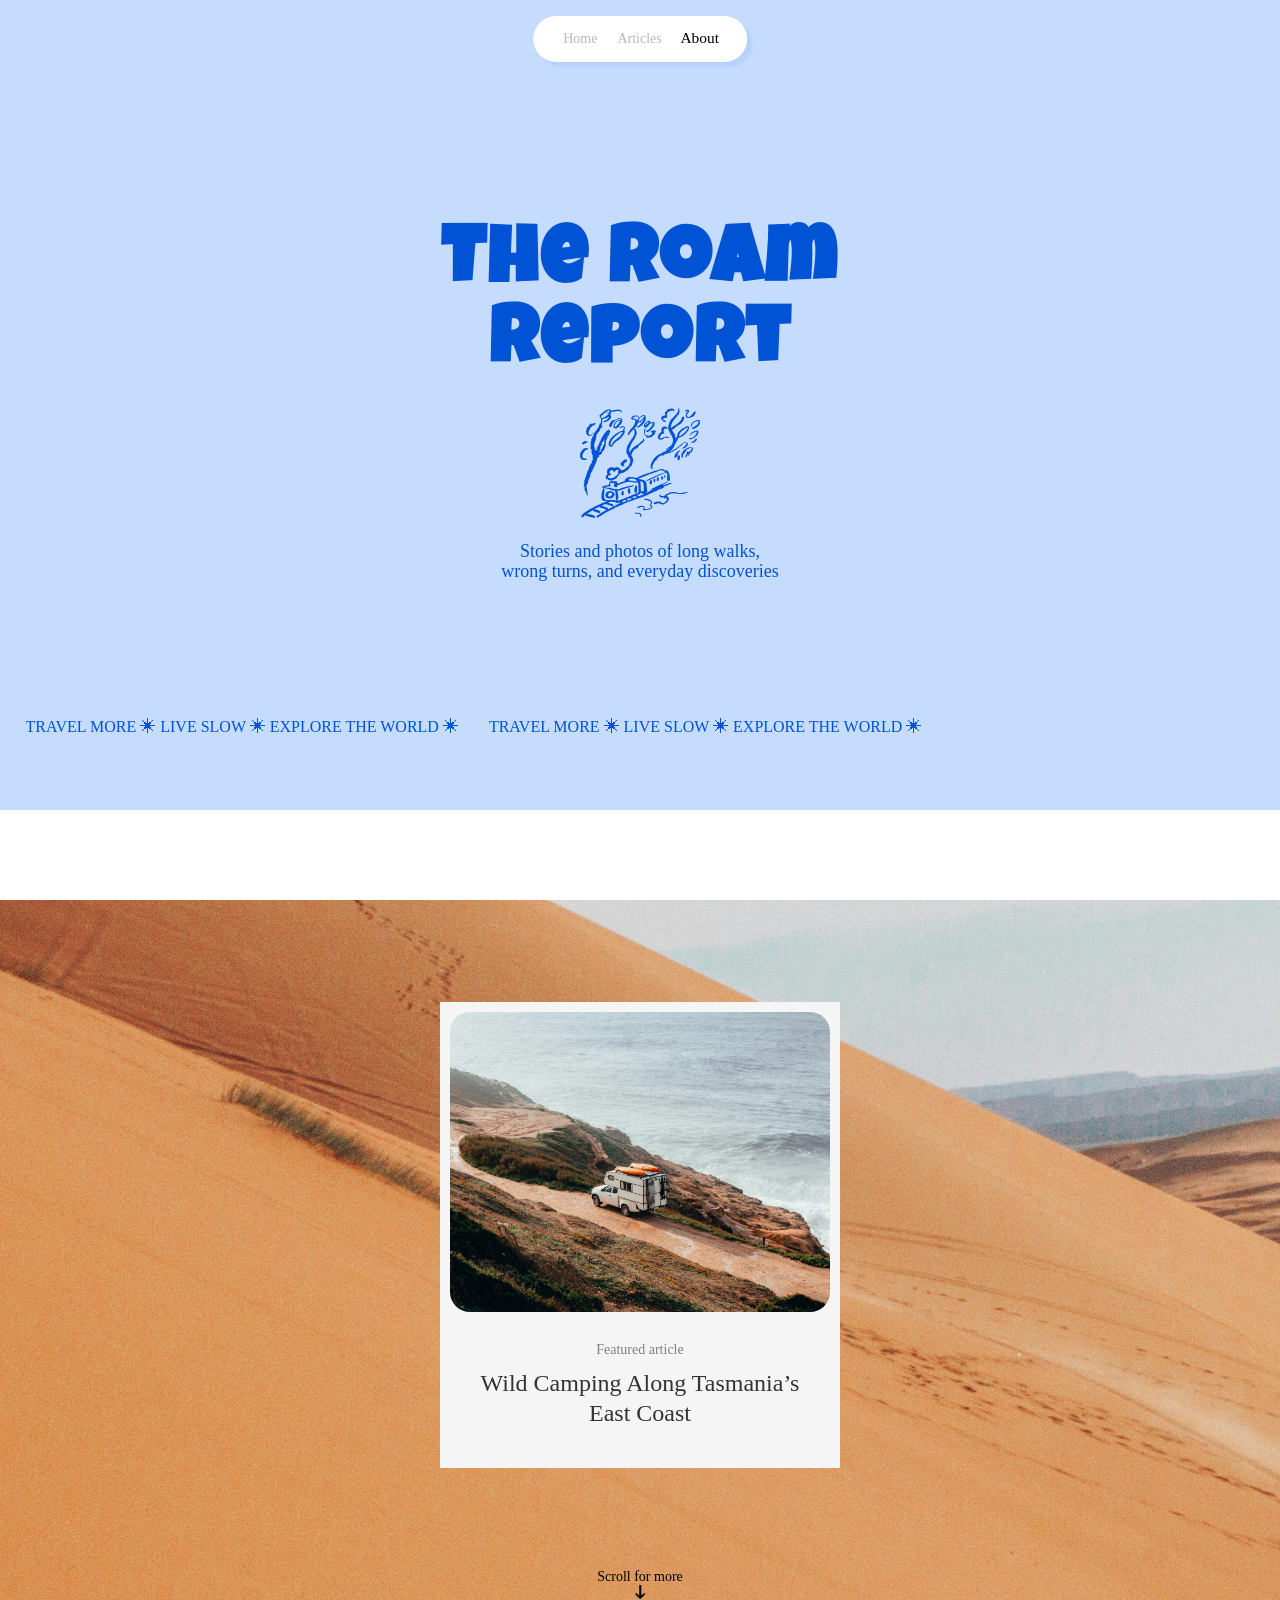
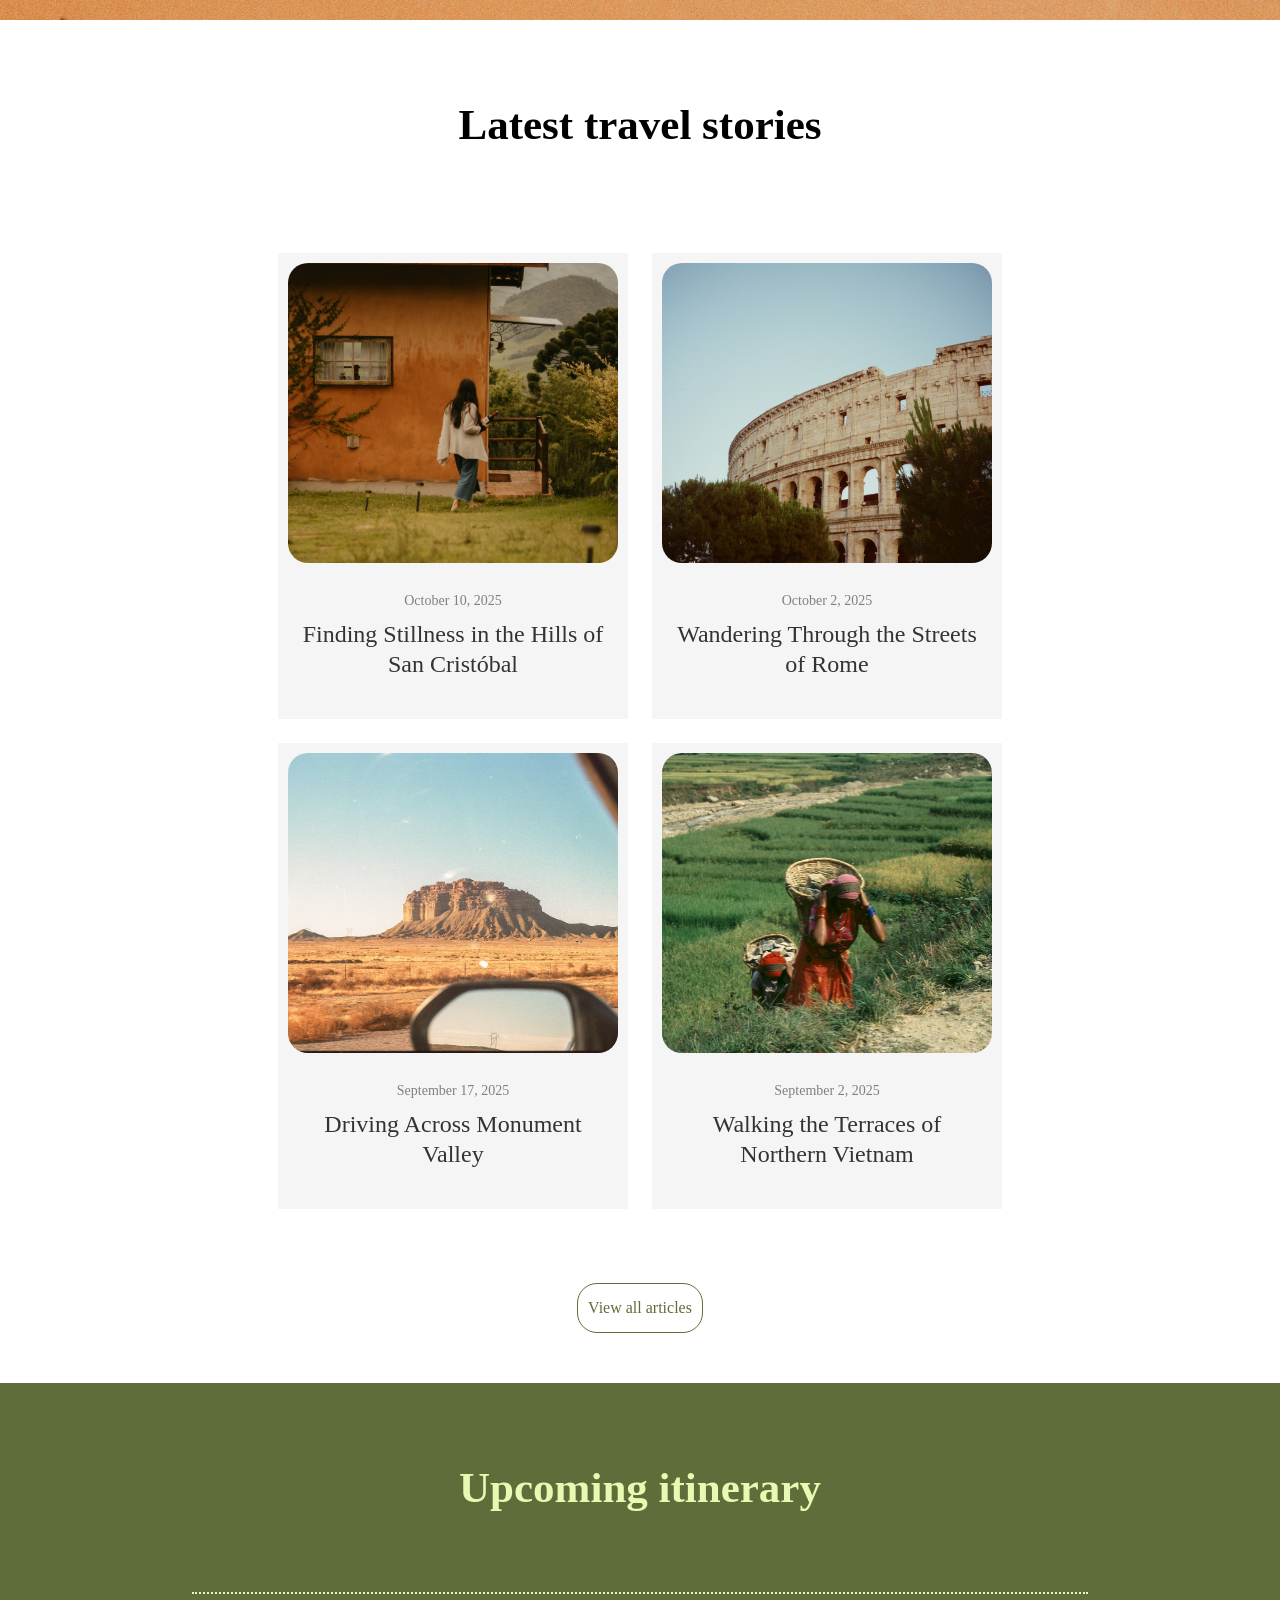
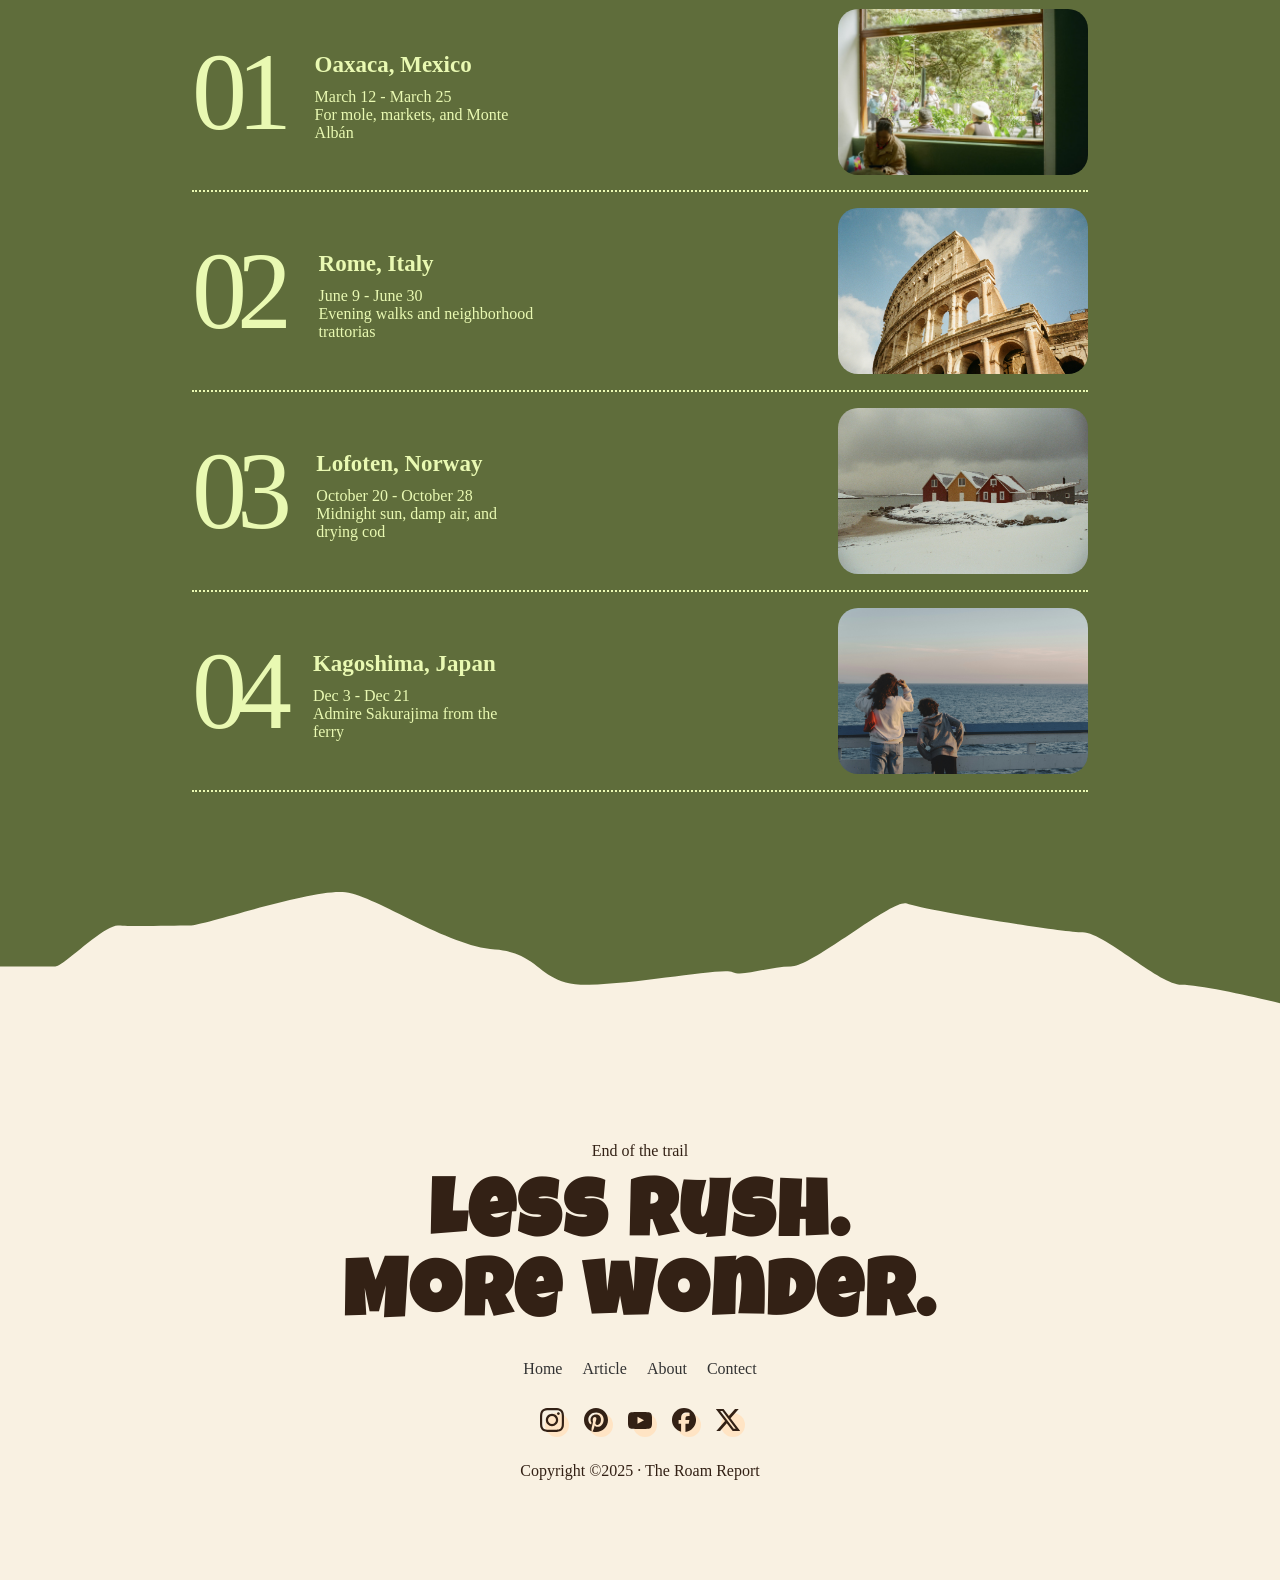
==== commit d8db66f6: "add" ====
--- a/index.html
+++ b/index.html
@@ -13,8 +13,8 @@
   <body>
     <div class="wrap">
       <nav class="header_nav">
-        <a href="#" class="hNav active">Home</a>
-        <a href="#articles" class="hNav">Articles</a>
+        <a href="index.html" class="hNav active">Home</a>
+        <a href="articles.html" class="hNav">Articles</a>
         <a href="#about" class="hNav">About</a>
       </nav>
       <header>
--- a/css/main.css
+++ b/css/main.css
@@ -33,7 +33,7 @@
 .header_nav a.active{
   /* font-weight: bold; */
   color: #000;
-  transform: scale(1.0.5);
+  transform: scale(1.1);
 }
 
 header {
--- a/css/responsive.css
+++ b/css/responsive.css
@@ -30,6 +30,16 @@
     margin-left: 0;
     width: 100%;
   }
+}
+@media (max-width: 1200px){
+  .bgimg img:nth-child(2) {
+    top: 90%;
+}
+}
+@media (max-width: 1100px){
+  .bgimg img:nth-child(2) {
+    top: 90%;
+}
 }
 @media (max-width: 900px){
   html{
@@ -82,8 +92,10 @@
   width: 100%;
   min-width: 0;
 }
-
-
+.bgimg img:nth-child(2) {
+    top: 95%;
+    height: 50px;
+}
 
 
 
@@ -93,4 +105,8 @@
     grid-template-columns: minmax(0, 1fr);
     padding: 24px 16px;
   }
+  .bgimg img:nth-child(2) {
+    top: 90%;
+    height: 50px;
+}
 }
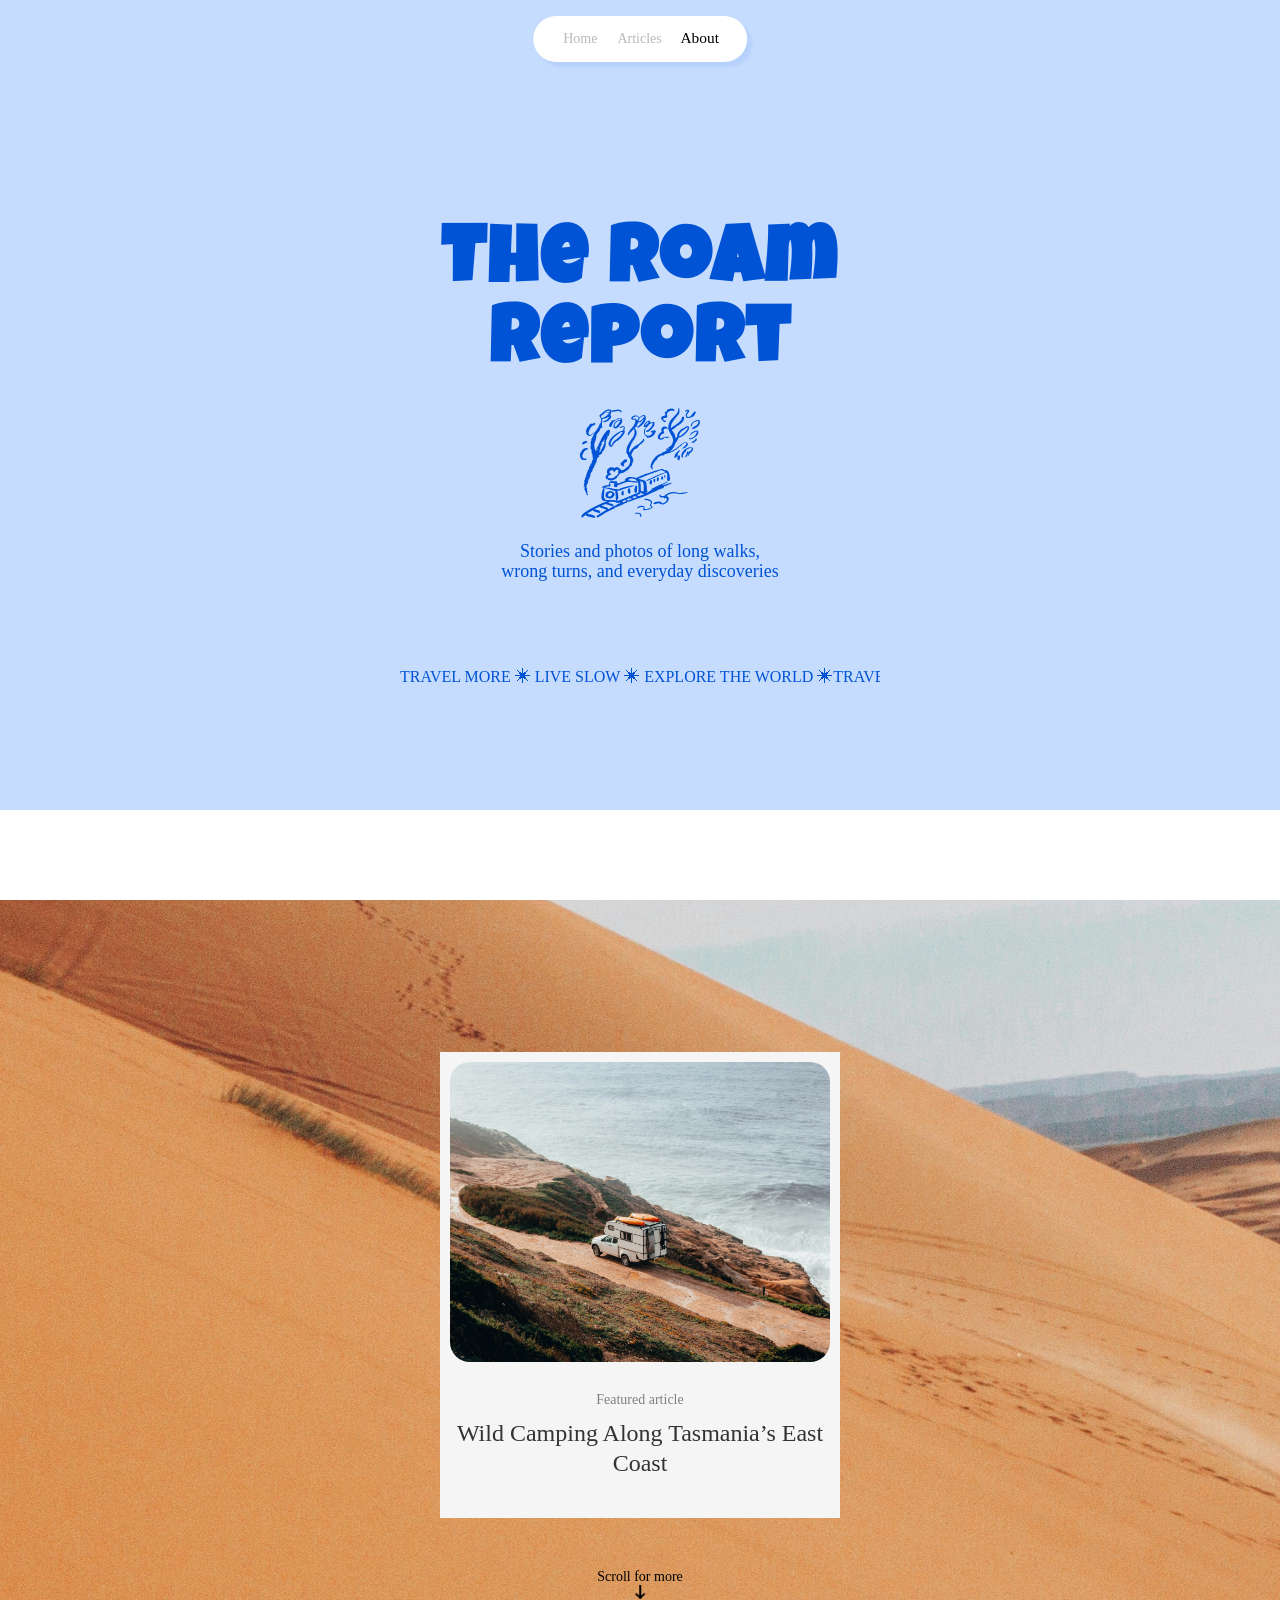
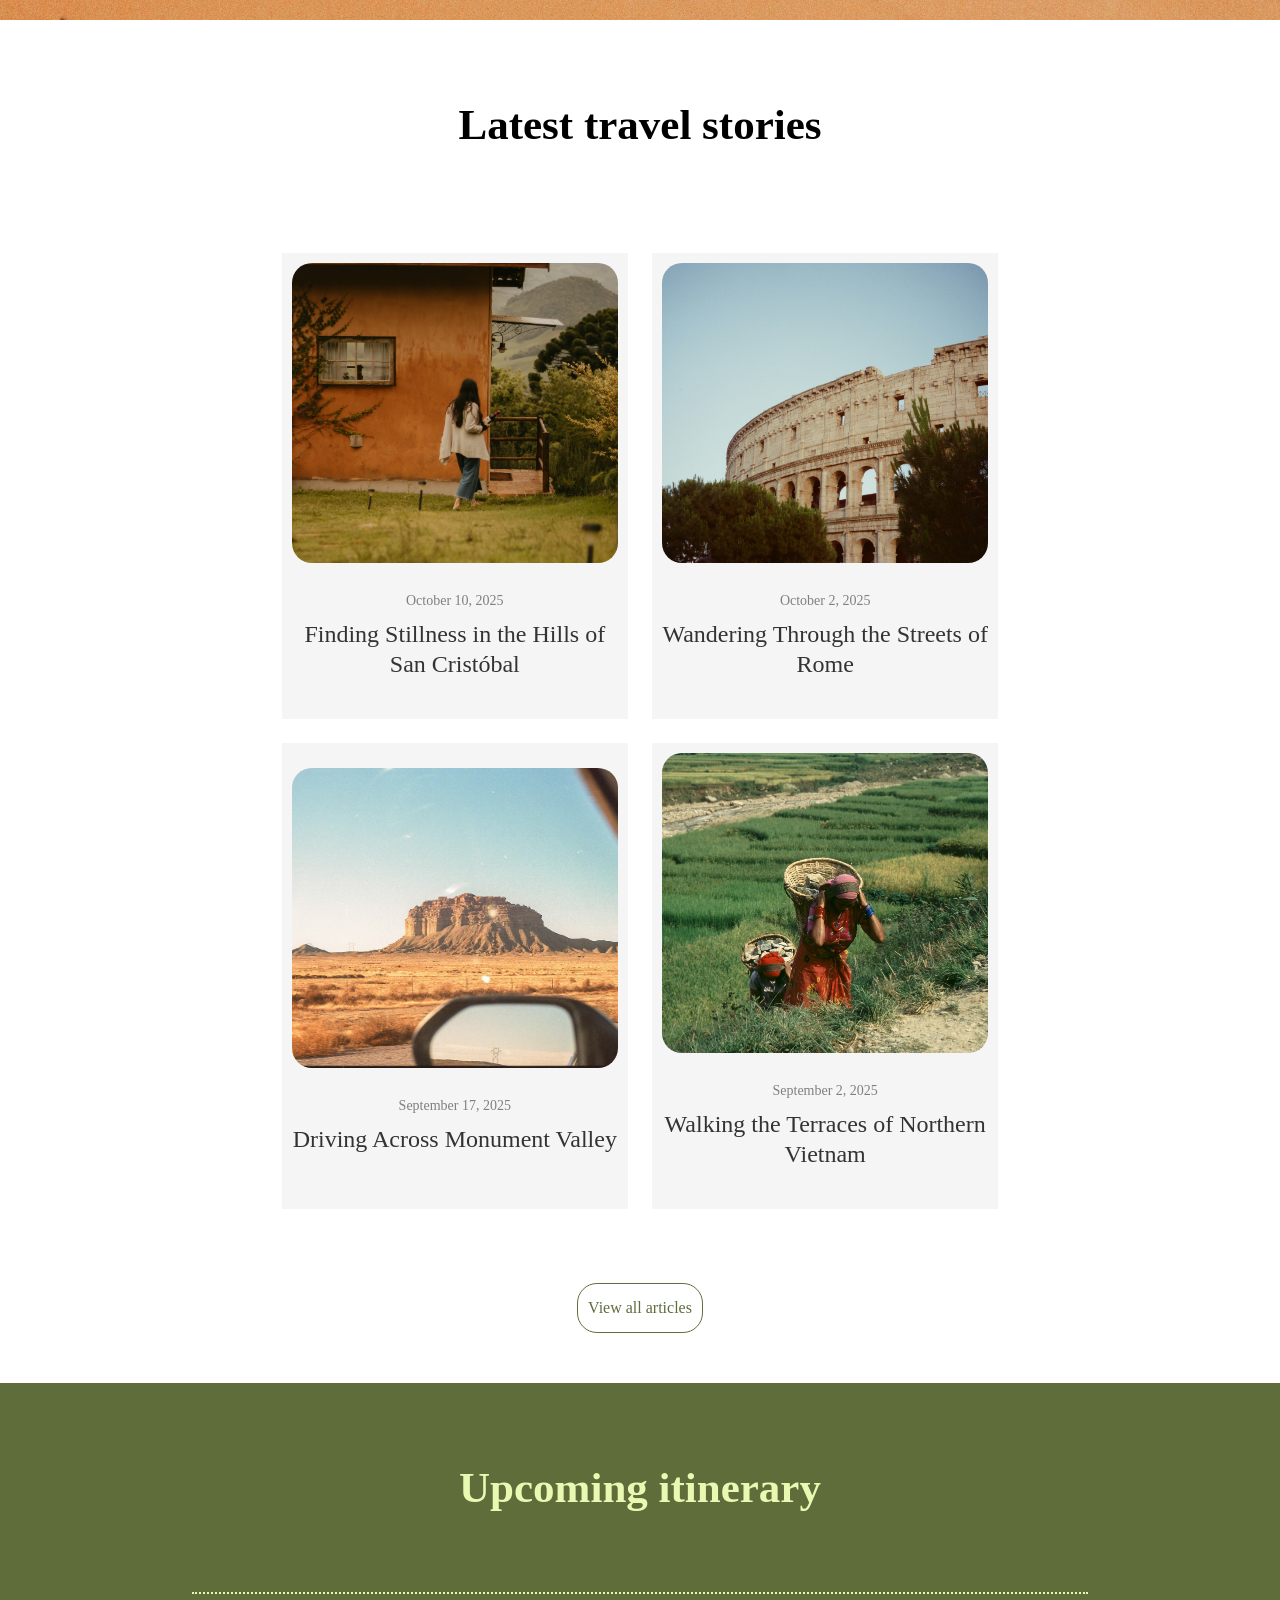
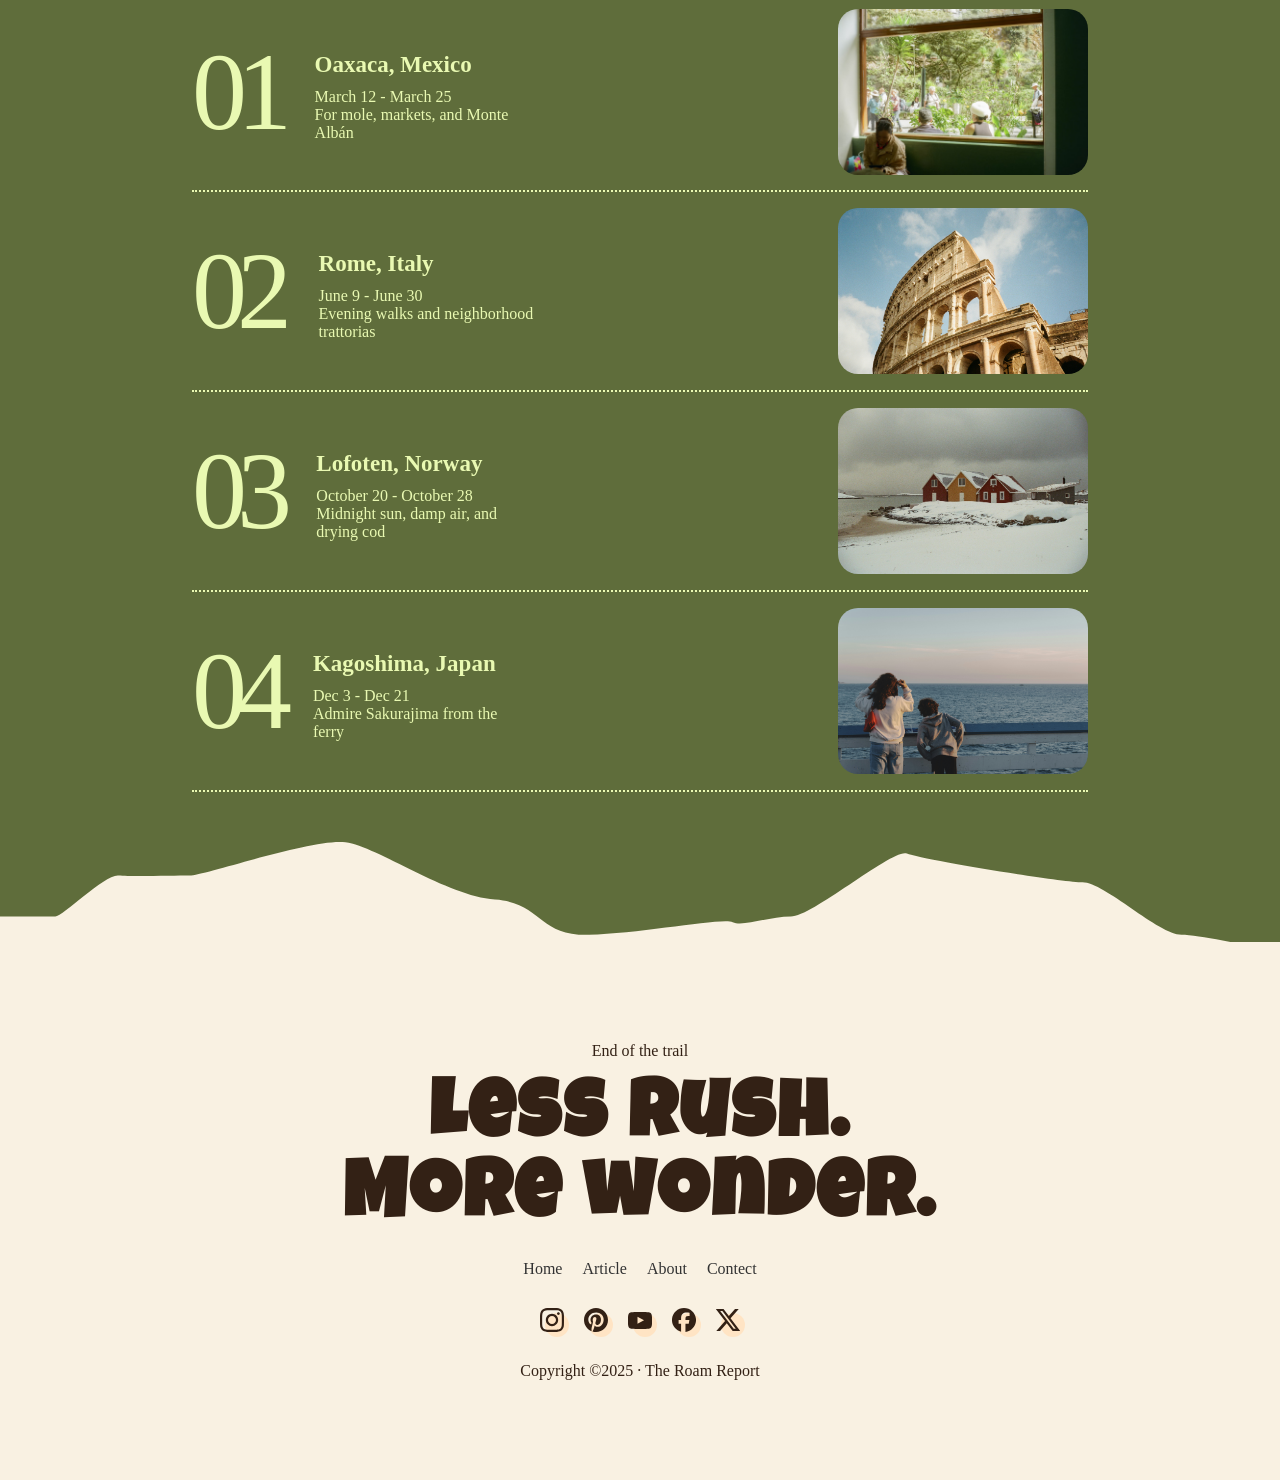
==== commit acab048c: "add" ====
--- a/index.html
+++ b/index.html
@@ -4,9 +4,10 @@
     <meta charset="UTF-8" />
     <meta name="viewport" content="width=device-width, initial-scale=1.0" />
     <title>Document</title>
+    <link rel="stylesheet" href="css/reset.css" />
     <link rel="stylesheet" href="css/main.css" />
     <link rel="stylesheet" href="css/responsive.css" />
-    <link rel="icon" href="img/Frame 1.png" />
+    <!-- <link rel="icon" href="img/Frame 1.png" /> -->
     <script src="js/main.js" defer></script>
   </head>
 
@@ -15,7 +16,7 @@
       <nav class="header_nav">
         <a href="index.html" class="hNav active">Home</a>
         <a href="articles.html" class="hNav">Articles</a>
-        <a href="#about" class="hNav">About</a>
+        <a href="about.html" class="hNav">About</a>
       </nav>
       <header>
         <div class="header_info">
@@ -72,24 +73,27 @@
           </div>
         </section>
         <section class="s2" id="articles">
-          <h2>Latest travel stories</h2>
-
-          <div class="story-list" id="story-list"></div>
-
-          <template id="story-template">
-            <div class="s_con">
-              <a href="#">
-                <div class="s_img">
-                  <img src="" alt="" />
-                </div>
-                <div class="s_info">
-                  <p class="story-date"></p>
-                  <p class="story-title"></p>
-                </div>
-              </a>
-            </div>
-          </template>
-          <p><a href="#articles">View all articles</a></p>
+          <div class="s2-content">
+            <h2>Latest travel stories</h2>
+
+            <div class="story-list" id="story-list"></div>
+
+            <template id="story-template">
+              <div class="s_con">
+                <a href="">
+                  <div class="s_img">
+                    <img src="" alt="" />
+                  </div>
+                  <div class="s_info">
+                    <p class="story-date"></p>
+                    <p class="story-title"></p>
+                  </div>
+                </a>
+              </div>
+              </div>
+            </template>
+            <p><a href="articles.html">View all articles</a></p>
+          
         </section>
 
         <section class="s3">
@@ -184,9 +188,9 @@
           More wonder.
         </h1>
         <div class="footer_info">
-          <a href="#home">Home</a>
-          <a href="#article">Article</a>
-          <a href="#about">About</a>
+          <a href="index.html">Home</a>
+          <a href="articles.html">Article</a>
+          <a href="about.html">About</a>
           <a href="#contect">Contect</a>
         </div>
         <div class="footer_sns">
@@ -196,7 +200,7 @@
           <a href="https://kr.pinterest.com/" target="_blank">
             <img src="img/icon/pinterest.svg" alt="pinterest" />
           </a>
-          <a href="youtube.com" target="_blank">
+          <a href="https://youtube.com" target="_blank">
             <img src="img/icon/youtube.svg" alt="youtube" />
           </a>
           <a href="https://www.facebook.com" target="_blank">
--- a/css/main.css
+++ b/css/main.css
@@ -80,6 +80,8 @@
   overflow: hidden;
   white-space: nowrap;
   padding: 15px 0;
+  margin-top: 50px;
+  text-align: center;
 }
 .marquee-track {
   display: flex;
@@ -88,7 +90,6 @@
 }
 .marquee-track span {
   flex-shrink: 0;
-  padding-right: 30px;
 }
 
 @keyframes scroll {
@@ -120,13 +121,19 @@
   position: sticky;
   top: 0;
   z-index: 2;
-  padding-bottom: 50px;
+  padding-top: 50px;
+}
+.s2-content{
+  width: 100%;
 }
 .s_con {
-  width: 400px;
+  width: 70%;
+  max-width: 400px;
   background-color: whitesmoke;
   padding: 10px;
   margin: auto;
+  display: flex;
+  align-items: center;
   transition:
     box-shadow 0.3s,
     transform 0.3s;
@@ -145,8 +152,8 @@
   border-radius: 20px;
   margin-bottom: 30px;
 }
+
 .s_info {
-  margin: 0 10px;
   margin-bottom: 30px;
 }
 .s_info * {
@@ -190,11 +197,23 @@
   z-index: 3;
   background-color: white;
 }
+.s2-content {
+  width: 80%;
+  margin: 0 auto;
+}
+.s_con > a {
+  display: block;
+  width: 100%;
+  min-width: 0;
+}
+.s_con > a > .s_img {
+  width: 100%;
+}
 section h2 {
   font-size: 2.6875rem;
   padding: 80px 0;
 }
-.s2 > p > a {
+.s2-content > p > a {
   display: inline-block;
   margin: 50px 0;
   border: 1px solid rgb(95, 109, 59);
@@ -205,29 +224,36 @@
   transition: all 0.2s;
   color: rgb(95, 109, 59);
 }
-.s2 > p > a:hover {
+.s2-content > p > a:hover {
   background-color: rgb(95, 109, 59);
   color: white;
 }
 .story-list {
-  width: fit-content;
+  width: 70%;
   display: grid;
-  grid-template-columns: repeat(2, 350px);
+  grid-template-columns: repeat(2, minmax(0, 1fr));
   gap: 24px;
-  padding: 24px;
+  padding: 24px 0;
   margin: auto;
 }
 
 .story-list .s_con {
-  width: 350px;
+  width: 100%;
   margin: 0;
   box-sizing: border-box;
 }
 
+.story-list .s_img {
+  width: 100%;
+  /* height: 250px; */
+  aspect-ratio: 1/1;
+}
 .story-list .s_img img {
   width: 100%;
   height: 100%;
+  /* height: 100%; */
   object-fit: cover;
+
 }
 
 @media (max-width: 600px) {
@@ -289,9 +315,17 @@
 }
 .s3_bg {
   width: 100%;
+  position: relative;
+  bottom: 0;
+  left: 0;
+  height: 50px;
+
 }
 .s3_bg img {
   width: 100%;
+  top: -100%;
+  position: absolute;
+  
 }
 
 footer {
--- a/css/responsive.css
+++ b/css/responsive.css
@@ -19,6 +19,16 @@
     padding: 0;
     padding-top: 200px;
   }
+  .header_info p {
+  font-weight: 500;
+  font-size: 1.125rem;
+  line-height: 20px;
+  margin-bottom: 0px;
+}
+  .marquee {
+    width: min(100%, 480px);
+    align-self: center;
+  }
 
   main {
     margin-left: 0;
@@ -31,16 +41,25 @@
     width: 100%;
   }
 }
+
 @media (max-width: 1200px){
-  .bgimg img:nth-child(2) {
-    top: 90%;
+  .s3_bg img{
+    top: -100%;
+}
+    .bgimg img:nth-child(2) {
+    top: 100;
 }
 }
+
 @media (max-width: 1100px){
-  .bgimg img:nth-child(2) {
-    top: 90%;
+  .s3_bg img{
+    top: -100%;
+}
+    .bgimg img:nth-child(2) {
+    top: 1;
 }
 }
+
 @media (max-width: 900px){
   html{
     font-size: 12px;
@@ -71,7 +90,7 @@
   .s3_img {
   width: 100%;
   height: 160px;
-  margin-bottom: 30px;
+  margin-bottom: 20px;
 }
 
 .s3_img img {
@@ -84,29 +103,39 @@
 }
 
 .story-list {
+  width: 80%;
+  grid-template-columns: repeat(2, minmax(0, 1fr));
+}
+
+.s2-content {
   width: 100%;
-  grid-template-columns: repeat(2, minmax(0, 1fr));
 }
 
 .story-list .s_con {
   width: 100%;
   min-width: 0;
 }
-.bgimg img:nth-child(2) {
-    top: 95%;
-    height: 50px;
+  .s3_bg img{
+    top: -100%;
 }
-
+    .bgimg img:nth-child(2) {
+    top: 600px;
+}
 
 
 }
 @media (max-width: 600px) {
+  .s_con .s_img{
+    height: 200px;
+  }
   .story-list {
     grid-template-columns: minmax(0, 1fr);
     padding: 24px 16px;
   }
-  .bgimg img:nth-child(2) {
-    top: 90%;
-    height: 50px;
+  .s3_bg img{
+    top: -100%;
+}
+    .bgimg img:nth-child(2) {
+    top: 400px;
 }
 }
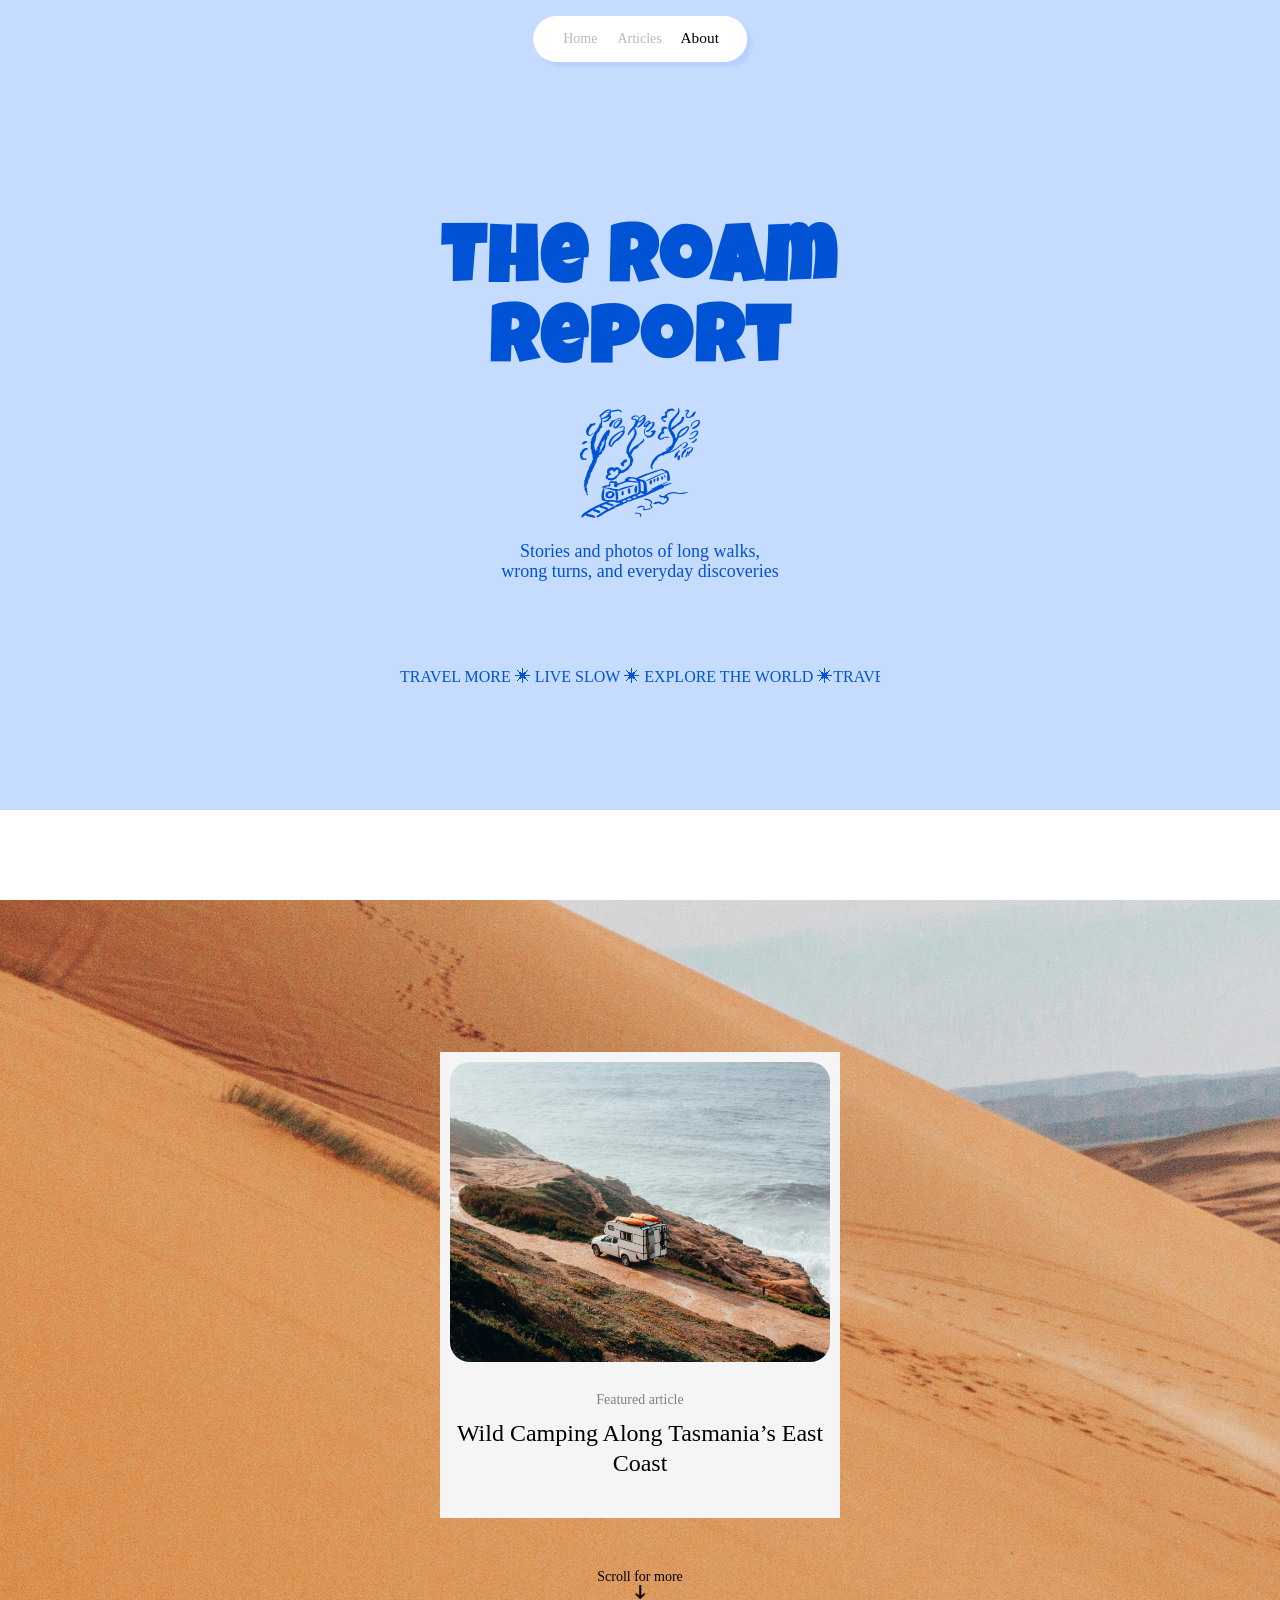
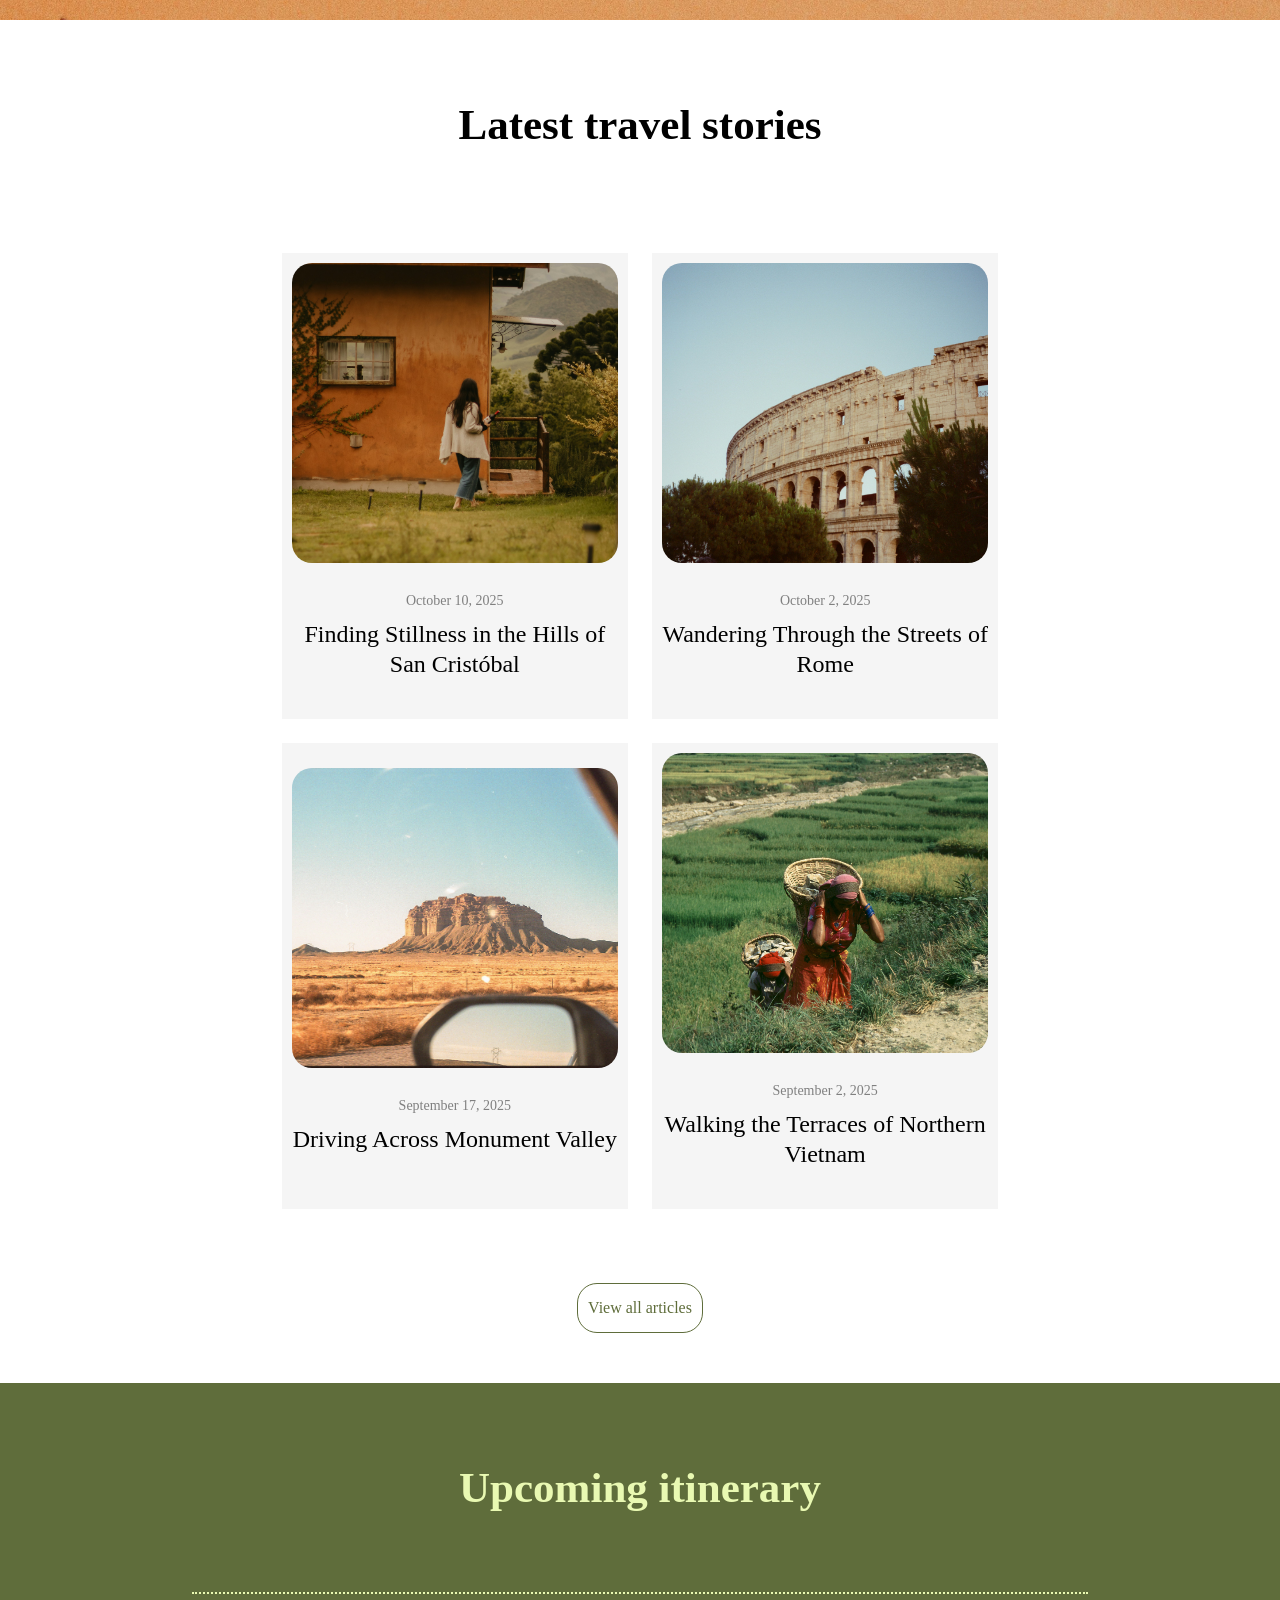
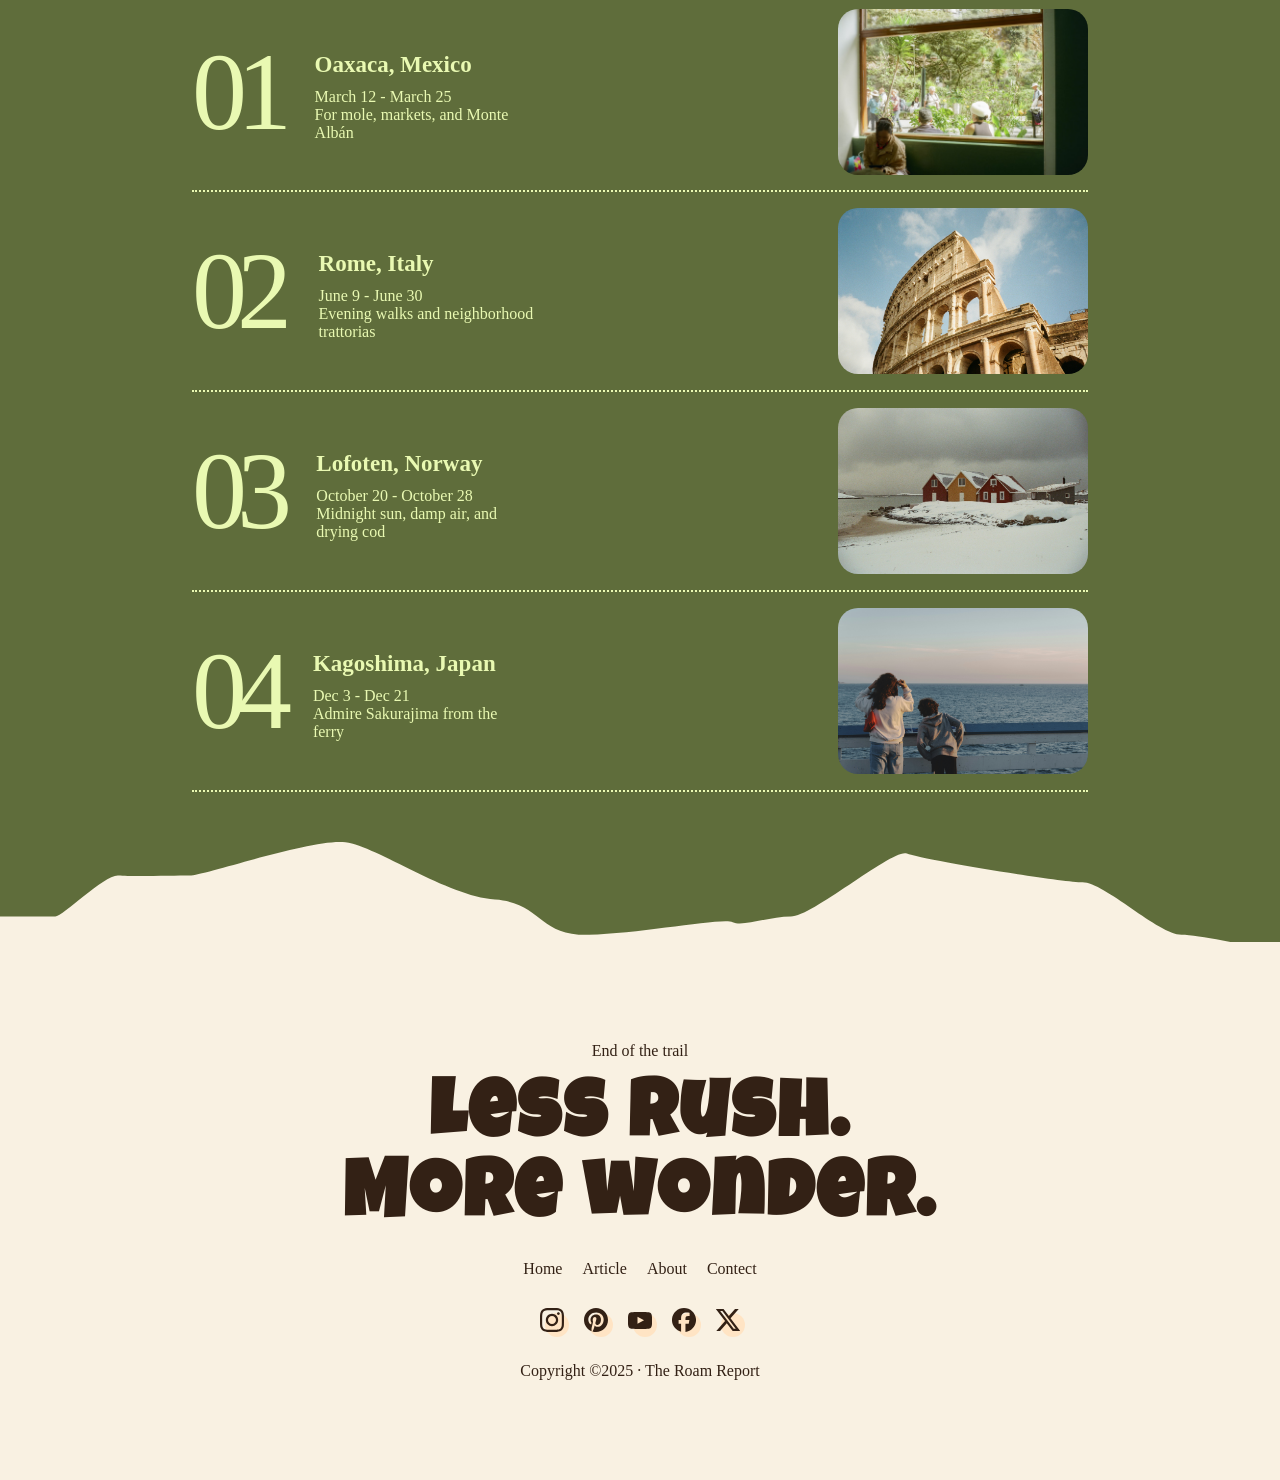
==== commit 17f297d9: "add" ====
--- a/index.html
+++ b/index.html
@@ -13,6 +13,7 @@
 
   <body>
     <div class="wrap">
+      
       <nav class="header_nav">
         <a href="index.html" class="hNav active">Home</a>
         <a href="articles.html" class="hNav">Articles</a>
@@ -49,6 +50,7 @@
       </header>
       <!-- <div id="home"></div> -->
       <main>
+        <button id="goTop">top</button>
         <section class="s1">
           <div class="s_con">
             <a href="#">
--- a/css/main.css
+++ b/css/main.css
@@ -190,6 +190,17 @@
 .s_point img {
   width: 24px;
   height: 24px;
+  transition: all 0.5s;
+  animation: move 0.3s ease-in-out infinite alternate;
+}
+
+@keyframes move {
+    from {
+        transform: translatey(2px);
+    }
+    to {
+        transform: translatey(0);
+    }
 }
 
 .s2 {
@@ -393,4 +404,34 @@
   background-color: bisque;
   z-index: -1;
   transform: translate(5px, 5px);
+}
+
+
+a{
+    color: inherit;
+}
+html{
+    scroll-behavior: smooth;
+}
+
+
+#goTop{
+    display: none;
+    position: fixed;
+    z-index: 30;
+    bottom: 30px;
+    right: 38px;
+    aspect-ratio: 1/1;
+    border-radius: 50%;
+    background-color: rgba(255, 255, 255, 0.2);
+    backdrop-filter: blur(5px);
+    box-shadow: 1px 1px 3px rgba(0, 0, 0, 0.08);    color: rgba(0, 0, 0, 0);
+}
+#goTop:hover{
+    background-color: white;
+}
+#goTop.active{
+    display: block;
+    color: black;
+    
 }
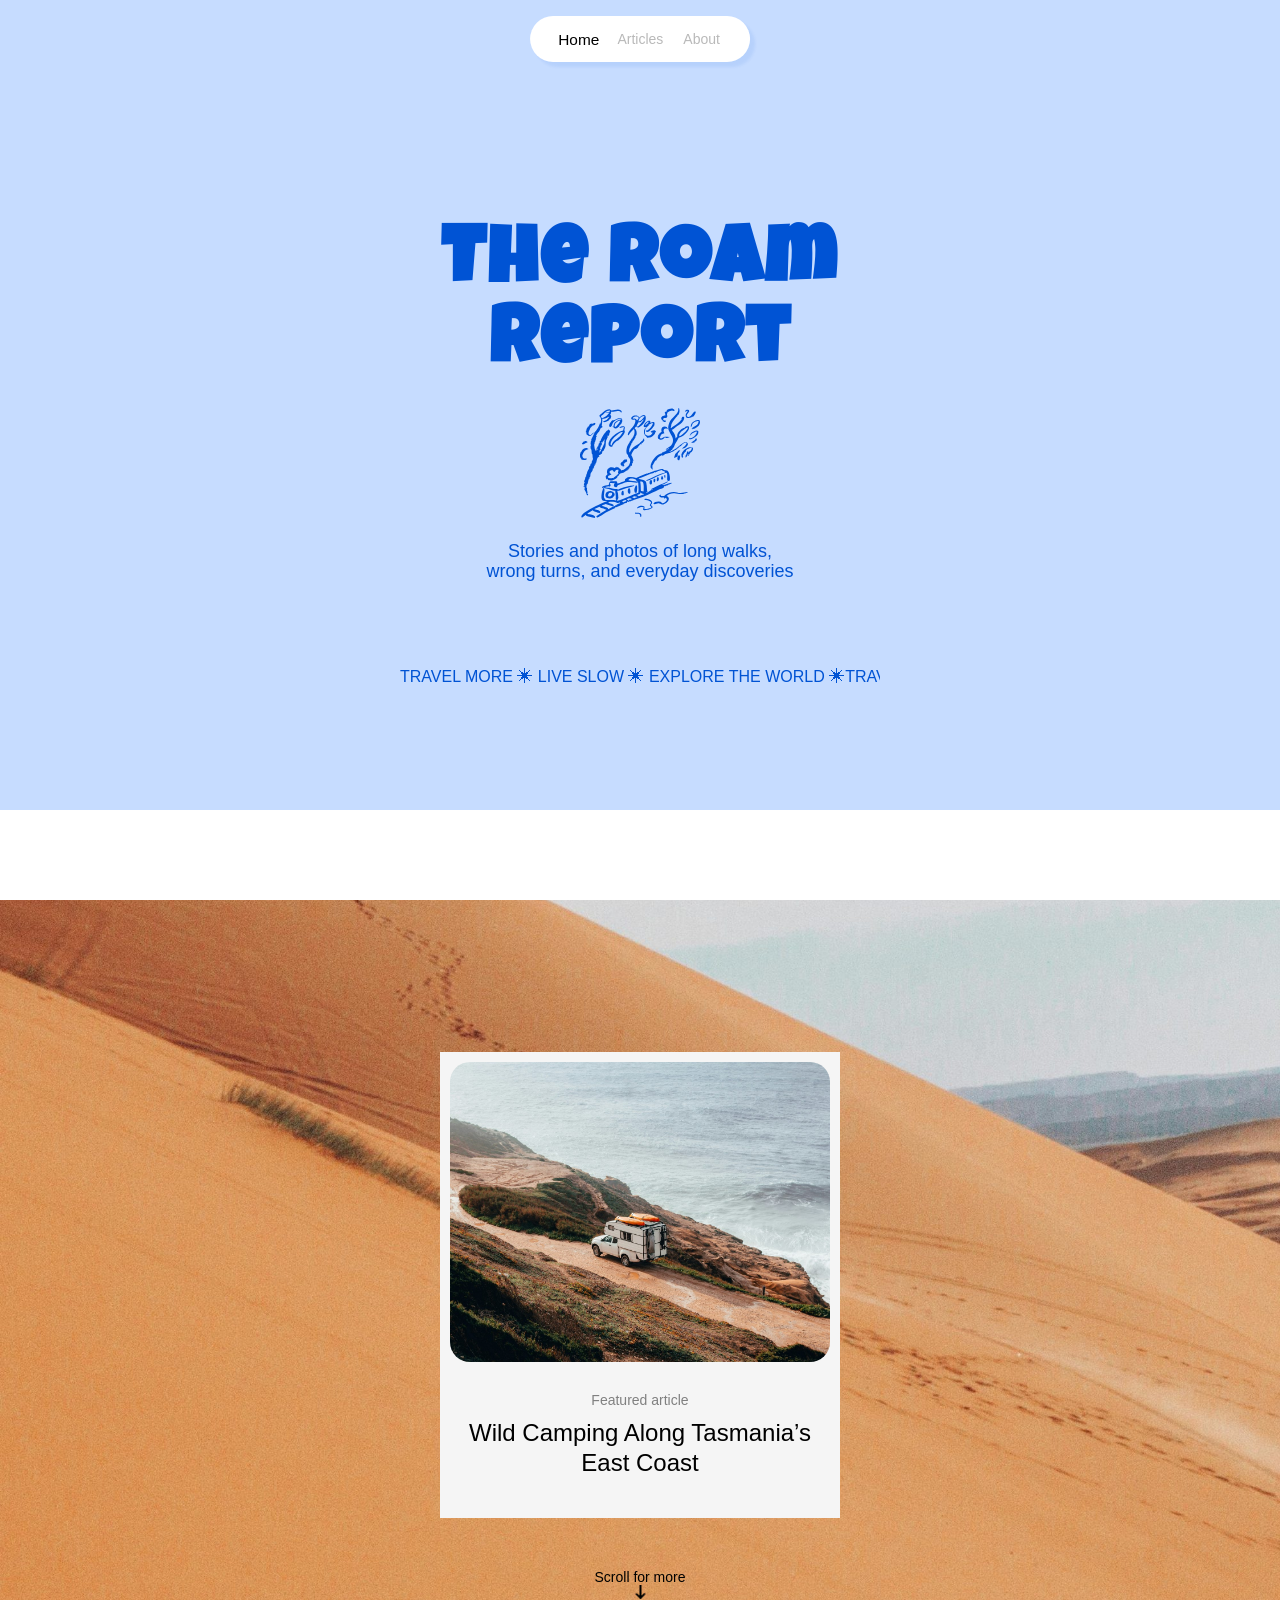
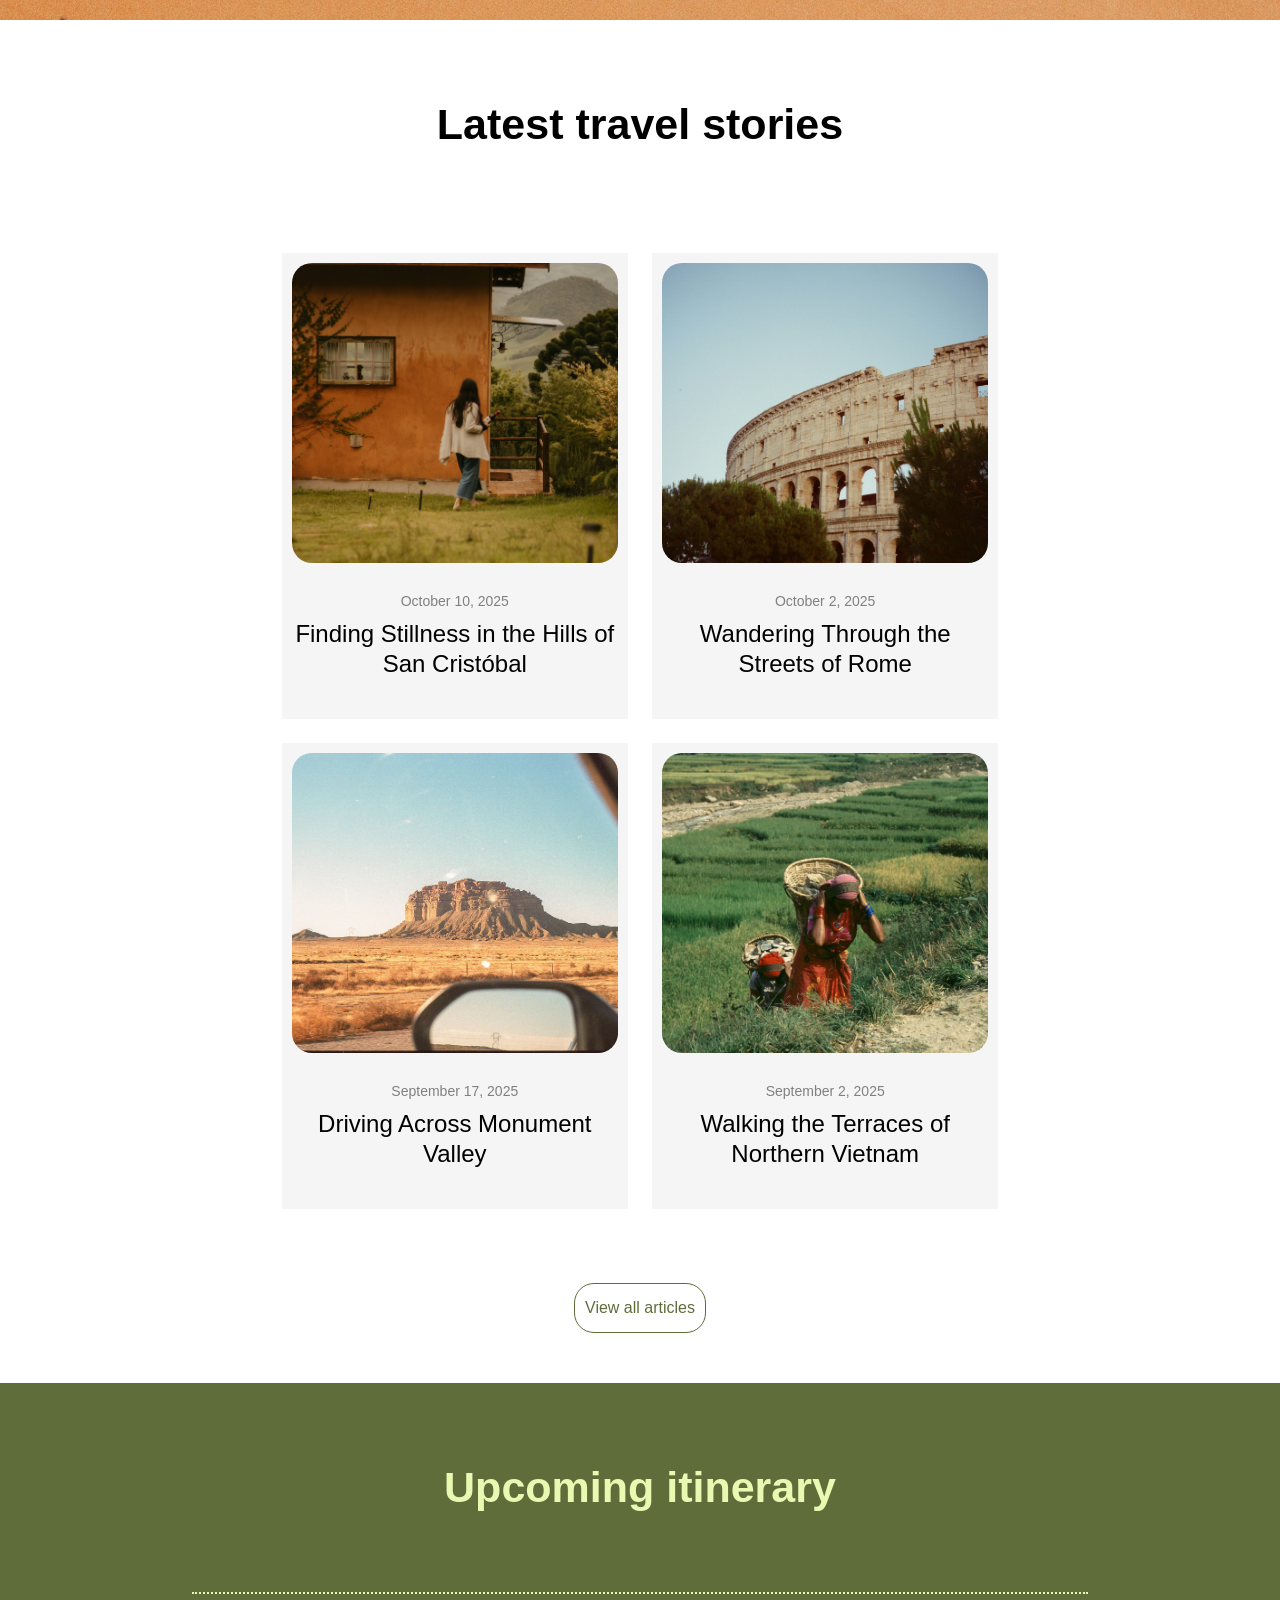
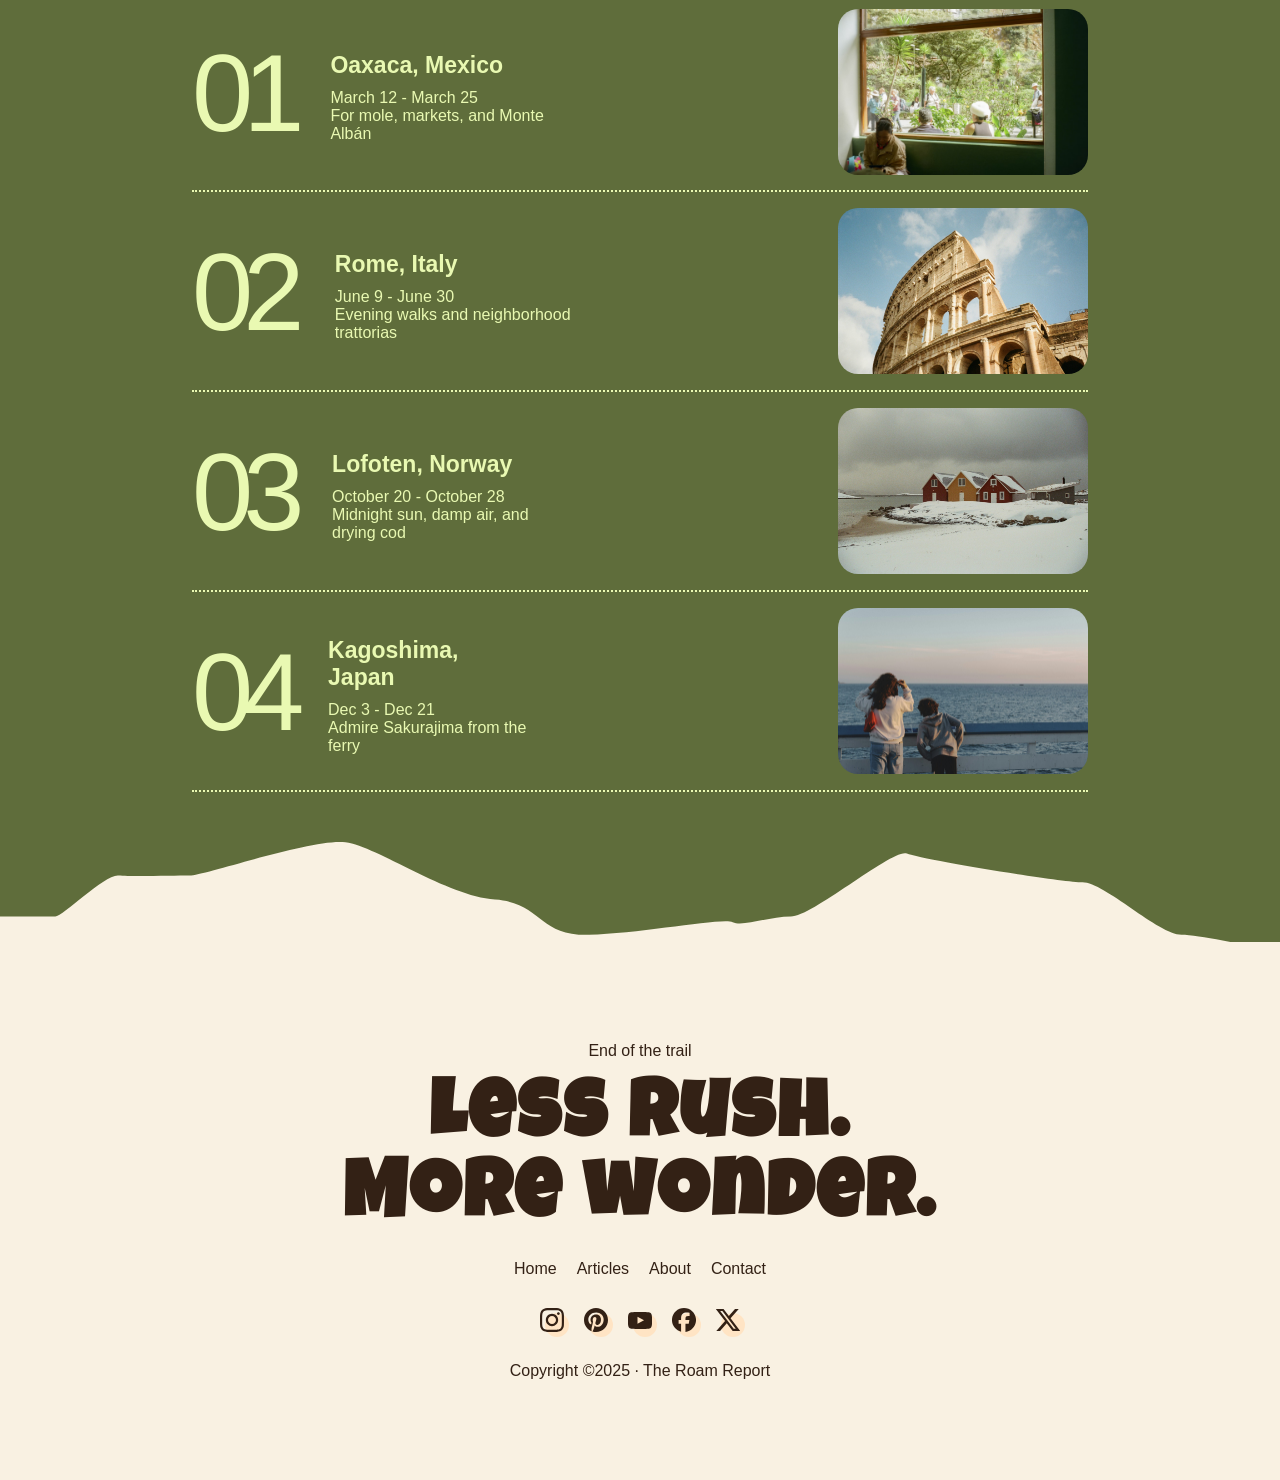
==== commit 70ce07d6: "본문 글꼴 지정, 푸터 링크·About 제목 수정, Top 버튼 화살표, 메뉴 활성 고정, 모바일 푸터 문구, 이미지 alt 추가 - body에 고딕 글꼴 지정 (맑은 고딕 → 애" ====
--- a/index.html
+++ b/index.html
@@ -3,12 +3,14 @@
   <head>
     <meta charset="UTF-8" />
     <meta name="viewport" content="width=device-width, initial-scale=1.0" />
-    <title>Document</title>
+    <title>The Roam Report</title>
     <link rel="stylesheet" href="css/reset.css" />
     <link rel="stylesheet" href="css/main.css" />
     <link rel="stylesheet" href="css/responsive.css" />
-    <!-- <link rel="icon" href="img/Frame 1.png" /> -->
+    <link rel="stylesheet" href="css/topBtn.css" />
+    <link rel="icon" href="img/Frame 1.png" />
     <script src="js/main.js" defer></script>
+    <script src="js/topBtn.js" defer></script>
   </head>
 
   <body>
@@ -50,14 +52,16 @@
       </header>
       <!-- <div id="home"></div> -->
       <main>
-        <button id="goTop">top</button>
+        <button id="goTop" aria-label="맨 위로 가기">
+          <svg viewBox="0 0 24 24" width="18" height="18" fill="none" stroke="currentColor" stroke-width="2.2" stroke-linecap="round" stroke-linejoin="round" aria-hidden="true"><path d="M12 19V5"/><path d="M5 12l7-7 7 7"/></svg>
+        </button>
         <section class="s1">
           <div class="s_con">
             <a href="#">
               <div class="s_img">
                 <img
                   src="img/BG/02296b5b8a49a0b0cd76e320f03ed2e486874615.jfif"
-                  alt=""
+                  alt="Camper van on a cliff along Tasmania's east coast"
                 />
               </div>
               <div class="s_info">
@@ -115,7 +119,7 @@
               <div class="s3_img">
                 <img
                   src="img/BG/f669452d8f3eab822162e91fd5ba08c463d1576e.png"
-                  alt=""
+                  alt="People seen through a window in Oaxaca"
                 />
               </div>
             </li>
@@ -133,7 +137,7 @@
               <div class="s3_img">
                 <img
                   src="img/BG/0e0ef136b56b9acc9ccc970f1b9f5ff9c3333e88.jfif"
-                  alt=""
+                  alt="The Colosseum in Rome"
                 />
               </div>
             </li>
@@ -151,7 +155,7 @@
               <div class="s3_img">
                 <img
                   src="img/BG/036634123c22007b1ebe20439c7620115ce0efea.jfif"
-                  alt=""
+                  alt="Red cabins on a snowy shore in Lofoten"
                 />
               </div>
             </li>
@@ -169,7 +173,7 @@
               <div class="s3_img">
                 <img
                   src="img/BG/8dbc390779d2ec971f615198172a488a07464c10.jfif"
-                  alt=""
+                  alt="Two travelers looking out to sea in Kagoshima"
                 />
               </div>
             </li>
@@ -191,9 +195,9 @@
         </h1>
         <div class="footer_info">
           <a href="index.html">Home</a>
-          <a href="articles.html">Article</a>
+          <a href="articles.html">Articles</a>
           <a href="about.html">About</a>
-          <a href="#contect">Contect</a>
+          <a href="about.html#contact">Contact</a>
         </div>
         <div class="footer_sns">
           <a href="https://www.instagram.com" target="_blank">
--- a/css/main.css
+++ b/css/main.css
@@ -58,6 +58,9 @@
 header h1{
     padding-top: 150px;
 }
+body {
+  font-family: "Malgun Gothic", "Apple SD Gothic Neo", "Noto Sans KR", sans-serif;
+}
 h1 {
   font-size: 5rem;
   font-family: "Luckiest Guy", cursive;
@@ -407,31 +410,3 @@
 }
 
 
-a{
-    color: inherit;
-}
-html{
-    scroll-behavior: smooth;
-}
-
-
-#goTop{
-    display: none;
-    position: fixed;
-    z-index: 30;
-    bottom: 30px;
-    right: 38px;
-    aspect-ratio: 1/1;
-    border-radius: 50%;
-    background-color: rgba(255, 255, 255, 0.2);
-    backdrop-filter: blur(5px);
-    box-shadow: 1px 1px 3px rgba(0, 0, 0, 0.08);    color: rgba(0, 0, 0, 0);
-}
-#goTop:hover{
-    background-color: white;
-}
-#goTop.active{
-    display: block;
-    color: black;
-    
-}
--- a/css/responsive.css
+++ b/css/responsive.css
@@ -40,24 +40,6 @@
     margin-left: 0;
     width: 100%;
   }
-}
-
-@media (max-width: 1200px){
-  .s3_bg img{
-    top: -100%;
-}
-    .bgimg img:nth-child(2) {
-    top: 100;
-}
-}
-
-@media (max-width: 1100px){
-  .s3_bg img{
-    top: -100%;
-}
-    .bgimg img:nth-child(2) {
-    top: 1;
-}
 }
 
 @media (max-width: 900px){
@@ -115,13 +97,6 @@
   width: 100%;
   min-width: 0;
 }
-  .s3_bg img{
-    top: -100%;
-}
-    .bgimg img:nth-child(2) {
-    top: 600px;
-}
-
 
 }
 @media (max-width: 600px) {
@@ -132,10 +107,10 @@
     grid-template-columns: minmax(0, 1fr);
     padding: 24px 16px;
   }
-  .s3_bg img{
-    top: -100%;
-}
-    .bgimg img:nth-child(2) {
-    top: 400px;
-}
+  /* 푸터 문구가 한 줄씩 유지되도록 (Less rush. / More wonder.) */
+  footer h1{
+    font-size: 10vw;
+    line-height: 1.2;
+    white-space: nowrap;
+  }
 }
--- a/css/topBtn.css
+++ b/css/topBtn.css
@@ -0,0 +1,40 @@
+a{
+    color: inherit;
+}
+html{
+    scroll-behavior: smooth;
+}
+
+
+#goTop{
+    display: none;
+    position: fixed;
+    z-index: 30;
+    bottom: 30px;
+    right: 38px;
+    aspect-ratio: 1/1;
+    border-radius: 50%;
+    background-color: rgba(255, 255, 255, 0.2);
+    backdrop-filter: blur(5px);
+    box-shadow: 1px 1px 3px rgba(0, 0, 0, 0.08);    
+    color: rgba(0, 0, 0, 0);
+    transition: background-color 0.2s;
+    cursor: grab;
+    touch-action: none;
+    user-select: none;
+}
+#goTop:hover{
+    background-color: white;
+}
+#goTop.reset-background {
+    background-color: rgba(255, 255, 255, 0.2);
+}
+#goTop.active{
+    cursor: grabbing;
+    display: block;
+    color: black;
+    
+}
+#goTop svg{
+    display: block;
+}
